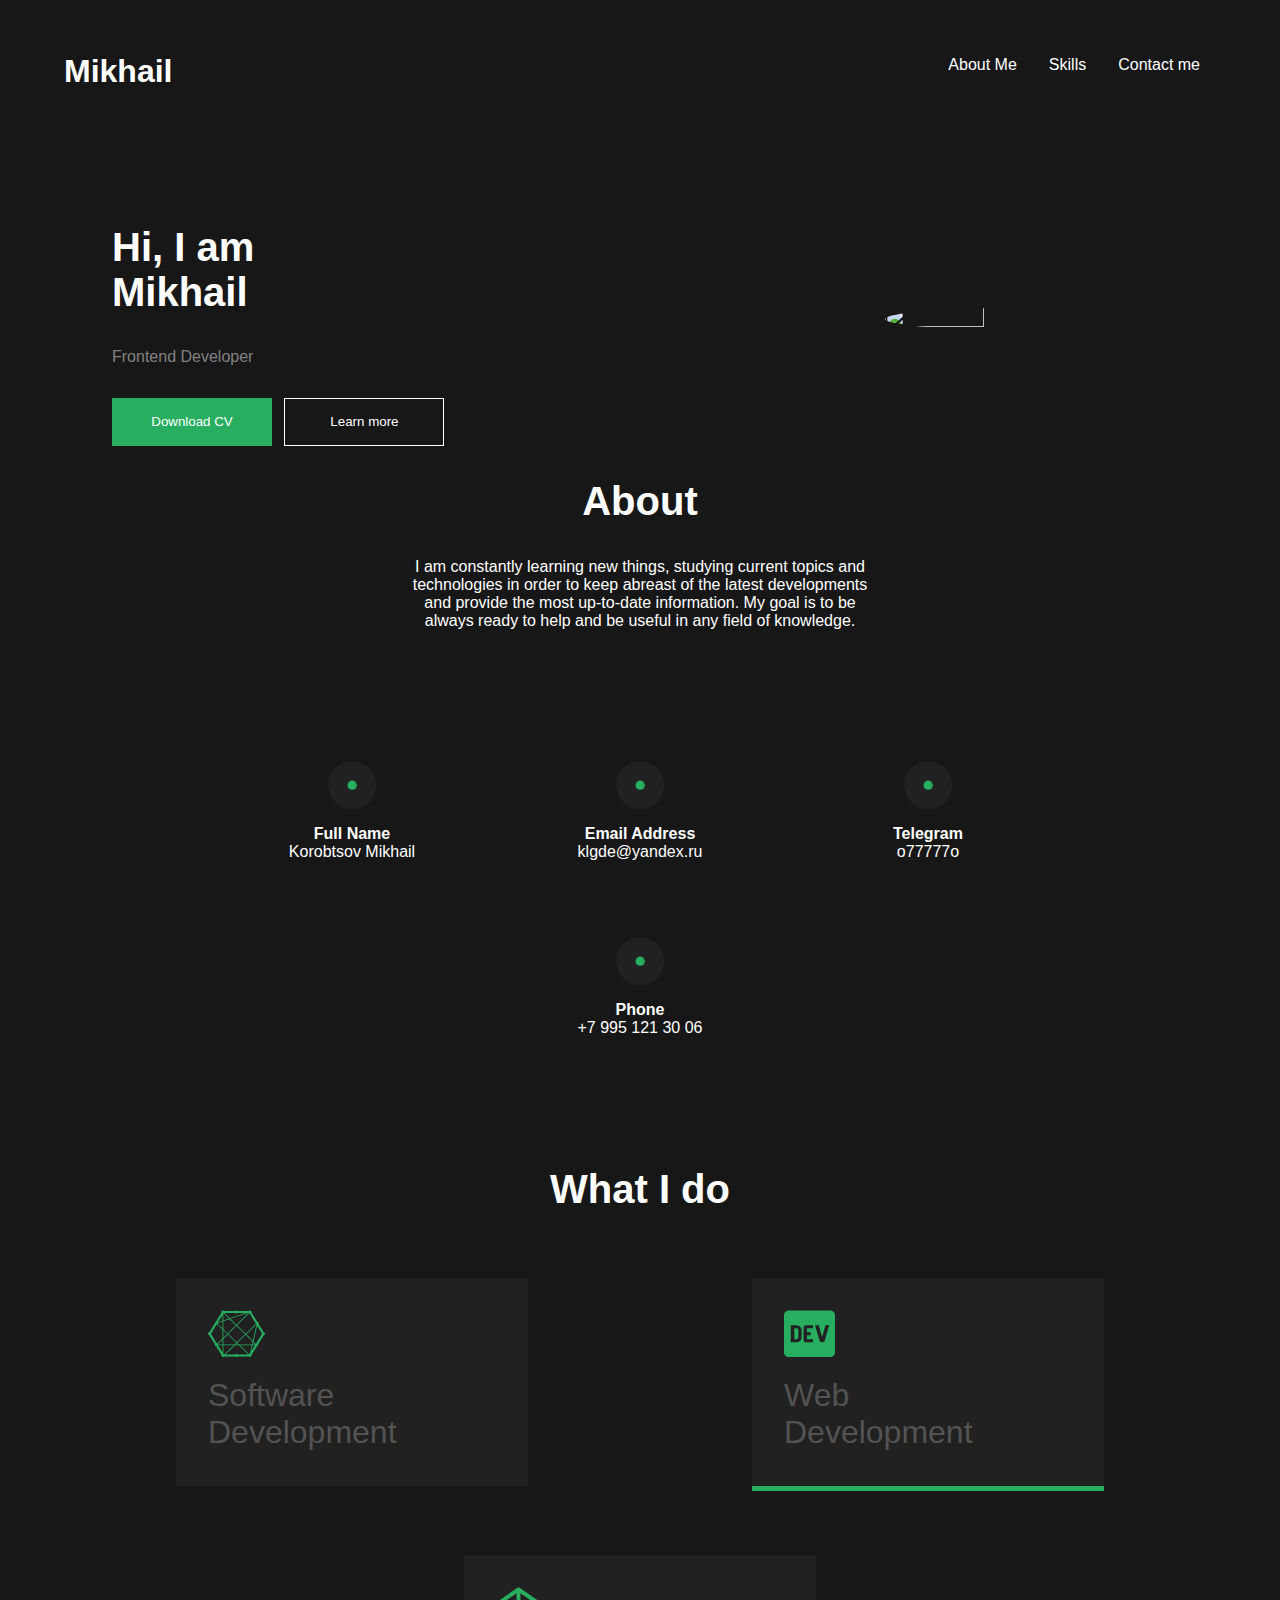
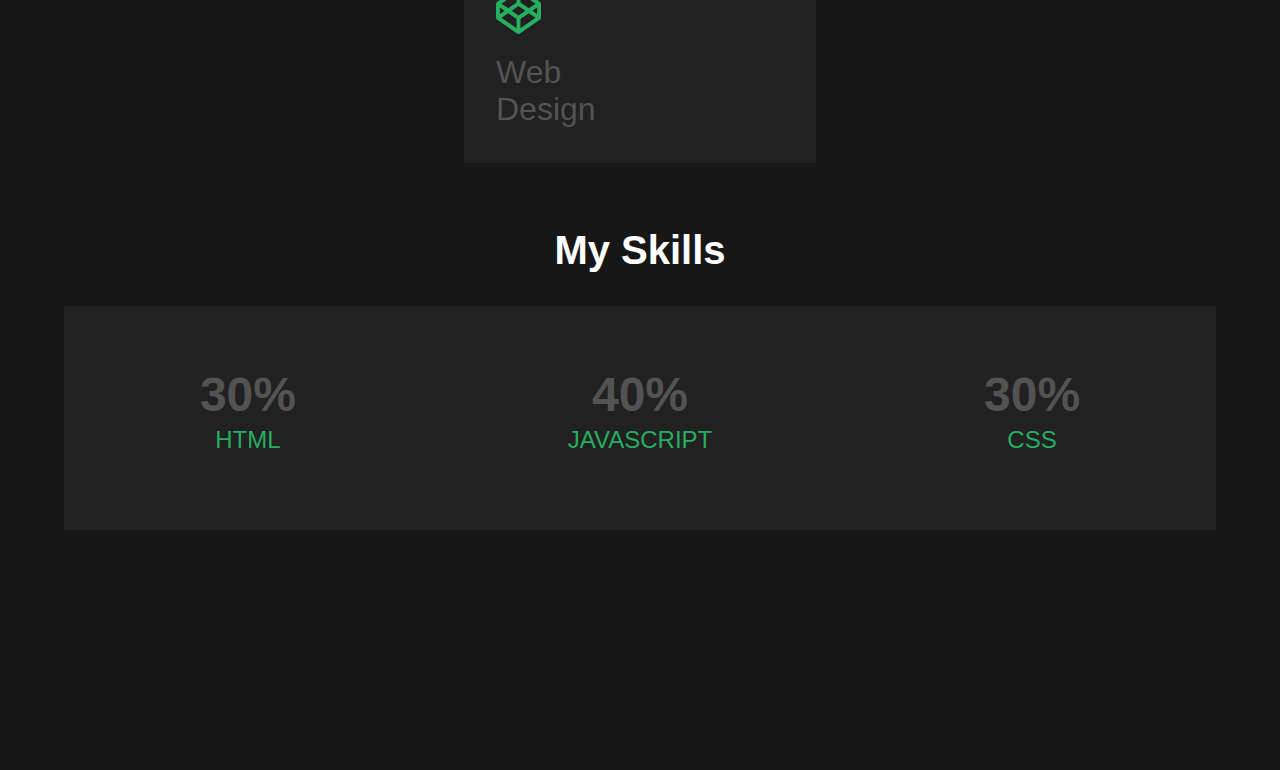
==== index.html @ fd21157e "Update index.html" ====
<!DOCTYPE html>
<html lang="en">
<head>
    <meta charset="UTF-8">
    <meta name="viewport" content="width=device-width, initial-scale=1.0">
    <title>Mikhail Korobtsov</title>
    <style>
        html {
        background-color: #171717;
        }

        body {
        font-family: sans-serif;
        color: white;
        font-size: 1rem;
        font-weight: 300;
        margin: 2rem 4rem 15rem;
        }

        h2 {
        font-size: 2.5rem;
        }

        .p2 {
        font-size: 2rem;
        font-weight: 500;
        color: #535353;
        }

        .p3 {
        line-height: 2.3rem;
        font-size: 3rem;
        font-weight: 600;
        color: #535353;
        }

        .p4 {
        font-size: 1.5rem;
        font-weight: 500;
        color: #27AE60;
        }

        .padding-svg {
        padding: 0.7rem;
        }

        .padding-svg-down {
        padding: 0rem 0rem 1rem 0rem;
        }

        .margin-section {
        margin: 5rem 0rem 0rem 3rem;
        }

        .items-center {
        display: flex;
        align-items: center;
        justify-content: center;
        }

        .text-center {
        text-align: center;
        }

        .text-rectangle {
        width: 30rem;
        height: 15rem;
        background-color: transparent;
        }

        .hidden-rectange {
        width: 18rem; /* ширину */
        height: 9rem; /* высоту */
        background-color: none; 
        text-align: center ; 
        }

        .rectangle {
        margin: 2rem;
        width: 18rem; /* ширину */
        height: 9rem; /* высоту */
        background-color: #212121; 
        text-align: left ; 
        padding: 2rem;
        }

        .rectangle-skills {
        text-align: center;
        display: flex;
        align-items: center;
        justify-content: space-around;
        width: 80rem;
        height: 14rem;  
        background-color: #212121; 
        }

        .green-border-buttom {
        border-bottom:solid 5px #27AE60;
        }

        a {
        text-decoration:none;
        color: white;
        }

        .space-center {
        padding: 3rem;
        display: flex;
        justify-content: center;
        flex-wrap: wrap;
        flex: 10rem
        }

        .space-around {
        display: flex;
        justify-content: space-around;
        flex-wrap: wrap;
        flex: 16rem
        }

        .space-between {
        display: flex;
        justify-content: space-between;
        }

        .circle-image{
        border-radius: 50%;
        overflow: hidden;
        width: 30%;
        height: 30%;
        }

        .line-height {
        line-height: normal;
        }

        .spacetext {
        padding: 0.5rem 1rem 0rem;
        }

        .gray {
        color: #828282;
        }

        button {
        width: 10rem;
        height: 3rem;
        color: white;
        margin: 1rem 0.5rem 0rem 0rem;
        line-height: 0.5;
        border: 1px solid #27AE60;
        background: #27AE60;
        }

        .white-button {
        border: 1px solid #fff;
        background: transparent
        }

        .weight600 {
        font-weight:600;
        }

        /* Медиа-запрос для мобильных устройств */
        @media screen and (max-width: 600px) {
            body {
                margin: 0.85rem 0.85rem 10rem; /* Изменяем отступы для мобильного макета */
                font-size: 0.85rem;
            }

            h2 {
                font-size: 1.5rem;
            }

            .margin-section {
                margin: 3rem 0rem 3rem;
            }

            button {
                width: 6rem;
                height: 3rem;

            }

            .rectangle {
                padding: 1rem;
                margin: 1rem;
            }

            .p2 {
                font-size: 1.5rem;
                font-weight: 500;
                color: #535353;
            }
            
            .p3 {
                line-height: 2rem;
                font-size: 3rem;
                font-weight: 600;
                color: #535353;
            }
            
            .p4 {
                font-size: 1.2rem;
                font-weight: 500;
                color: #27AE60;
            }

            .space-center {
                padding: 1rem 0rem 3rem;

            }

            .hidden-rectange {
                width: 15rem; /* ширину */
                height: 6rem; /* высоту */

            }

            .circle-image{
                border-radius: 50%;
                width: 40%;
                height: 40%;
            }

            .text-rectangle {
                width: 30rem;
                height: 10rem;
                background-color: transparent;
            }

        }
    </style>
</head>


<body>
    <section class="space-between">
        <h1 class=>Mikhail</h1>
        <article class="space-between">
            <a href="#About Me"> <p class="spacetext">About Me </p> </a>
            <a href="#Skills"> <p class="spacetext">Skills </p> </a>
            <a href="https://t.me/o77777o" target="_blank"> <p class="spacetext">Contact me </p> </a>
        </article>
    </section>

    <section class="space-between items-center margin-section">
        <div>
            <h2>Hi, I am <br> Mikhail</h2>
            <p class="gray">Frontend Developer</p>
            <button>
                <p>Download CV</p>
            </button>
            <button class="white-button">
                <p>Learn more</p>
            </button>
        </div>
        <img class="circle-image" src="https://sun9-34.userapi.com/impg/l8XSYyBKTDzpj__LQJTUZAjiJhLQgOP0dnfIMw/JsddLGFz2W8.jpg?size=1542x1542&quality=95&sign=3a56e1545ecf88c3638899cc293dbd83&type=album">
        
    </section>

    <section class="items-center">
        <div class="text-rectangle text-center ">
            <h2> About <a name="About Me"></a></h2>
            <p> I am constantly learning new things, studying current topics and technologies 
                in order to keep abreast of the latest developments and provide the most up-to-date information. 
                My goal is to be always ready to help and be useful in any field of knowledge. </p>
        </div>
    </section>

    <section class="space-center">
        
        <p class="hidden-rectange">
            <svg class="padding-svg" xmlns="http://www.w3.org/2000/svg" width="3rem" height="3rem" viewBox="0 0 62 62" fill="none">
                <circle cx="31" cy="31" r="31" fill="#212121"/>
                <circle cx="31" cy="31" r="6" fill="#27AE60"/>
            </svg> <br>
            <span class="weight600">Full Name</span><br>
            Korobtsov Mikhail
        </p>

        <p class="hidden-rectange">
            <svg class="padding-svg" xmlns="http://www.w3.org/2000/svg" width="3rem" height="3rem" viewBox="0 0 62 62" fill="none">
                <circle cx="31" cy="31" r="31" fill="#212121"/>
                <circle cx="31" cy="31" r="6" fill="#27AE60"/>
            </svg> <br>
            <span class="weight600">Email Address</span><br>
            klgde@yandex.ru
        </p>

        
        <p class="hidden-rectange">
            <svg class="padding-svg" xmlns="http://www.w3.org/2000/svg" width="3rem" height="3rem" viewBox="0 0 62 62" fill="none">
                <circle cx="31" cy="31" r="31" fill="#212121"/>
                <circle cx="31" cy="31" r="6" fill="#27AE60"/>
            </svg> <br>
            <span class="weight600">Telegram</span><br>
            o77777o
        </p>

        <p class="hidden-rectange">
            <svg class="padding-svg" xmlns="http://www.w3.org/2000/svg" width="3rem" height="3rem" viewBox="0 0 62 62" fill="none">
                <circle cx="31" cy="31" r="31" fill="#212121"/>
                <circle cx="31" cy="31" r="6" fill="#27AE60"/>
            </svg> <br>
            <span class="weight600">Phone</span><br>
            +7 995 121 30 06
        </p>
    </section> 

    <section class="items-center">
        <h2>What I do</h2>
    </section>

    <section class="space-around">

        <p class="rectangle">
            <svg class="padding-svg-down" xmlns="http://www.w3.org/2000/svg" width="57" height="47" viewBox="0 0 57 47" fill="none">
                <path d="M55.7752 22.3007L50.5706 13.898C50.6819 13.6906 50.7655 13.4572 50.7655 13.1978C50.7655 12.4197 50.0697 11.7713 49.2347 11.7454L43.4735 2.46091C43.5292 2.30532 43.5848 2.14973 43.5848 1.99413C43.5848 1.16428 42.8612 0.515869 41.9983 0.515869C41.4974 0.515869 41.0799 0.723357 40.7737 1.06049H29.6967C29.4184 0.723454 29.0009 0.515966 28.4999 0.515966C27.999 0.515966 27.5815 0.723454 27.3032 1.06058H16.2818C15.9756 0.723454 15.5582 0.515966 15.0572 0.515966C14.1944 0.515966 13.4707 1.16428 13.4707 1.99423C13.4707 2.14982 13.5264 2.33136 13.5821 2.46101L7.76518 11.8752C7.20866 12.1086 6.81891 12.6014 6.81891 13.1979C6.81891 13.2497 6.84675 13.3016 6.84675 13.3535L1.30817 22.2749C0.556726 22.4045 0 23.001 0 23.7272C0 24.4274 0.528775 25.0239 1.25248 25.1795L6.98588 34.4122C6.93019 34.5678 6.90234 34.6974 6.90234 34.8789C6.90234 35.5792 7.43112 36.1757 8.15482 36.3053L13.5264 44.9933C13.4707 45.1489 13.4151 45.3304 13.4151 45.5119C13.4151 46.3418 14.1387 46.9902 15.0016 46.9902C15.5025 46.9902 15.92 46.7827 16.1984 46.4715H27.3033C27.5815 46.7826 28.0269 46.9901 28.4999 46.9901C28.973 46.9901 29.4184 46.7826 29.6967 46.4714H40.8295C41.1077 46.7567 41.5252 46.9382 41.9706 46.9382C42.8612 46.9382 43.557 46.2639 43.557 45.4599C43.557 45.3044 43.5293 45.1747 43.4736 45.0451L48.8452 36.3052C49.5688 36.1756 50.0977 35.5791 50.0977 34.8788C50.0977 34.7233 50.0698 34.5677 50.0141 34.4121L55.7197 25.1794C56.4433 25.0498 57 24.4532 57 23.7271C56.9998 23.0269 56.4709 22.4304 55.7752 22.3007ZM14.5283 42.6072L9.99177 35.2679H14.5283V42.6072ZM14.5283 34.4898H9.99177C9.96392 34.3861 9.90823 34.2824 9.85264 34.1786L14.5283 29.5883V34.4898ZM14.5283 28.4471L9.29591 33.6081C9.15678 33.5562 9.01755 33.4783 8.87842 33.4525L3.08953 24.1161C3.14512 23.9865 3.14512 23.8567 3.14512 23.7271C3.14512 23.5974 3.14512 23.4937 3.11727 23.39L8.51672 14.6761C8.79509 14.6501 9.07335 14.5723 9.32386 14.4167L14.5284 19.448V28.4471H14.5283ZM14.5283 18.5402L9.7691 13.9499C9.90823 13.7424 9.99177 13.4831 9.99177 13.1979C9.99177 13.1719 9.96392 13.12 9.96392 13.0941L14.5283 11.5639V18.5402ZM14.5283 10.734L9.99177 12.2641L14.5283 4.95066V10.734ZM48.4554 14.5205L48.539 14.6501L44.8651 30.8331L38.2411 24.3236L48.4276 14.4945L48.4554 14.5205ZM28.8896 33.3487L30.0864 34.4898H27.7207L28.8896 33.3487ZM28.8617 32.2594L20.2061 23.9865L28.4721 15.8172L37.1 24.2977L28.8617 32.2594ZM29.4184 32.83L37.6566 24.8682L44.6702 31.7667L44.058 34.4898H31.1718L29.4184 32.83ZM41.2191 3.26501C41.3304 3.3169 41.4417 3.3688 41.5809 3.39475L47.5926 13.146V13.1979C47.5926 13.4831 47.676 13.7424 47.8153 13.9499L37.6845 23.753L29.0567 15.2726L41.2191 3.26501ZM40.2729 3.05752L28.4721 14.702L22.5439 8.86679L39.8274 3.05752H40.2729ZM27.4423 3.05752C27.7206 3.31681 28.0823 3.4724 28.4999 3.4724C28.9175 3.4724 29.2792 3.31681 29.5576 3.05752H37.3505L21.9317 8.24432L16.6436 3.05752H27.4423ZM15.3634 3.60214L15.4747 3.39475C15.5686 3.37239 15.6614 3.34642 15.753 3.3169L21.0689 8.52975L15.3634 10.4488V3.60214ZM15.3634 11.2787L21.6811 9.15212L27.8876 15.2726L19.6216 23.4159L15.3634 19.3443V11.2787ZM15.3634 20.2519L19.1484 23.9086L15.3634 27.6173V20.2519ZM15.3634 28.7584L19.7329 24.4533L28.333 32.7782L26.5517 34.4898H15.3634V28.7584ZM16.087 44.4485C15.92 44.293 15.7252 44.1893 15.4747 44.1114L15.3634 43.9558V35.2679H25.7446L16.2261 44.4485H16.087ZM29.5854 44.4485C29.3071 44.2152 28.9175 44.0337 28.4999 44.0337C28.0823 44.0337 27.6929 44.2152 27.4144 44.4485H17.3949L26.9134 35.2679H30.8934L40.4119 44.4485H29.5854ZM42.0541 43.3074L41.6088 44.0336C41.4697 44.0595 41.3584 44.1113 41.247 44.1632L31.979 35.2678H43.8633L42.0541 43.3074ZM43.3899 41.1549L44.7259 35.2679H47.0081L43.3899 41.1549ZM47.0081 34.4898H44.8929L45.366 32.4411L47.1473 34.2046C47.0917 34.2823 47.036 34.386 47.0081 34.4898ZM53.8826 24.0902L48.1214 33.4525C47.9822 33.5043 47.843 33.5562 47.7039 33.6339L45.5608 31.5073L49.1512 15.6356L53.9104 23.3122C53.8826 23.4419 53.8269 23.5715 53.8269 23.7271C53.8269 23.8567 53.8548 23.9605 53.8826 24.0902Z" fill="#27AE60"/>
            </svg> <br>
            <span class="p2"> Software <br> Development</span>
        </p>

        <p class="rectangle green-border-buttom">
            <svg class="padding-svg-down" xmlns="http://www.w3.org/2000/svg" width="51" height="47" viewBox="0 0 51 47" fill="none">
                <path d="M13.6744 18.8037C13.2327 18.5029 12.7898 18.3525 12.3481 18.3525H10.3628V29.1899H12.3493C12.791 29.1899 13.2338 29.0395 13.6755 28.7387C14.1172 28.4378 14.3381 27.9866 14.3381 27.3838V20.1585C14.3369 19.5569 14.1149 19.1046 13.6744 18.8037ZM46.0025 0.515869H4.99754C2.24263 0.515869 0.00683036 2.54808 0 5.05957V42.4465C0.00683036 44.958 2.24263 46.9902 4.99754 46.9902H46.0025C48.7585 46.9902 50.9932 44.958 51 42.4465V5.05957C50.9932 2.54808 48.7574 0.515869 46.0025 0.515869ZM17.554 27.4036C17.554 29.3549 16.2323 32.3114 12.0487 32.3051H6.76661V15.1408H12.1603C16.1948 15.1408 17.5517 18.0931 17.5529 20.0455L17.554 27.4036ZM29.0154 18.2062H22.95V22.1918H26.6577V25.2593H22.95V29.2439H29.0165V32.3114H21.938C20.6675 32.3414 19.6111 31.4265 19.5792 30.2688V17.2902C19.5485 16.1335 20.5537 15.1729 21.823 15.1439H29.0165L29.0154 18.2062ZM40.8137 30.1661C39.311 33.356 36.6187 32.7211 35.4131 30.1661L31.0269 15.1449H34.7346L38.1168 26.9419L41.483 15.1449H45.1919L40.8137 30.1661Z" fill="#27AE60"/>
            </svg> <br>
            <span class="p2"> Web <br>Development </span>
        </p>

        <p class="rectangle">
            <svg class="padding-svg-down" xmlns="http://www.w3.org/2000/svg" width="45" height="47" viewBox="0 0 45 47" fill="none">
                <path d="M44.1461 15.0122L23.5797 0.852005C22.8777 0.405868 22.1285 0.401784 21.4201 0.852005L0.853768 15.0122C0.326425 15.3752 0 16.0237 0 16.6719V30.832C0 31.4804 0.326425 32.1288 0.853856 32.4919L21.4202 46.6541C22.1222 47.1002 22.8714 47.1043 23.5798 46.6541L44.1461 32.4919C44.6735 32.1289 45 31.4804 45 30.832V16.6719C44.9999 16.0237 44.6735 15.3752 44.1461 15.0122ZM24.4335 6.24622L39.5758 16.6719L32.8208 21.3402L24.4335 15.5567V6.24622ZM20.5664 6.24622V15.5567L12.1791 21.3402L5.42407 16.6719L20.5664 6.24622ZM3.86718 20.4065L8.71372 23.752L3.86718 27.0976V20.4065ZM20.5664 41.2578L5.42407 30.8321L12.1791 26.1639L20.5664 31.9473V41.2578ZM22.5 28.4721L15.6695 23.752L22.5 19.032L29.3304 23.752L22.5 28.4721ZM24.4335 41.2578V31.9473L32.8208 26.1639L39.5758 30.8321L24.4335 41.2578ZM41.1327 27.0976L36.2862 23.752L41.1327 20.4065V27.0976Z" fill="#27AE60"/>
            </svg> <br>
            <span class="p2"> Web <br>Design </span>
        </p>

    </section>

    <section class="items-center">
        <h2>My Skills <a name="Skills"></a></h2>
    </section>

    <section class="items-center">
        <div class="rectangle-skills">
            <p class="p3">30% <br> <span class="p4">HTML</span></p>
            <p class="p3">40% <br> <span class="p4">JAVASCRIPT</span></p>
            <p class="p3">30% <br> <span class="p4">CSS</span></p>
        </div>
    </section>

</body>
</html>
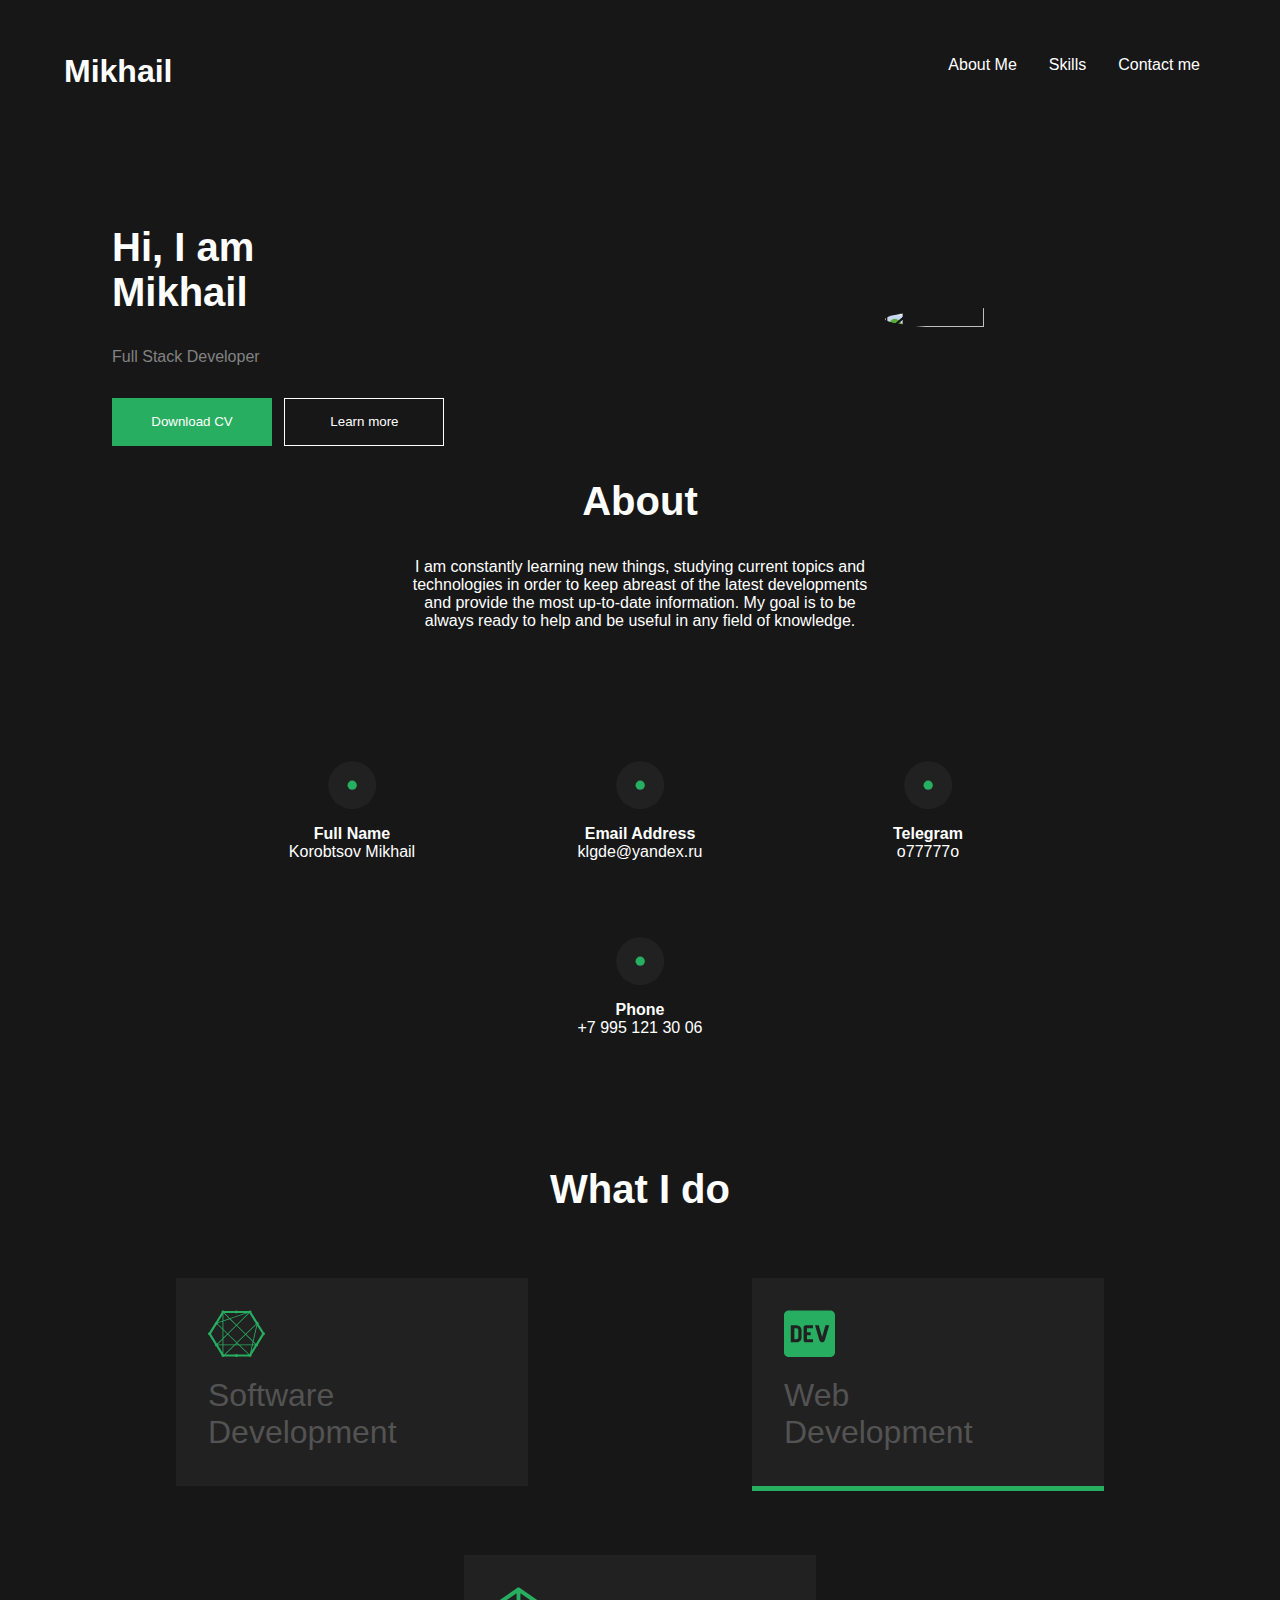
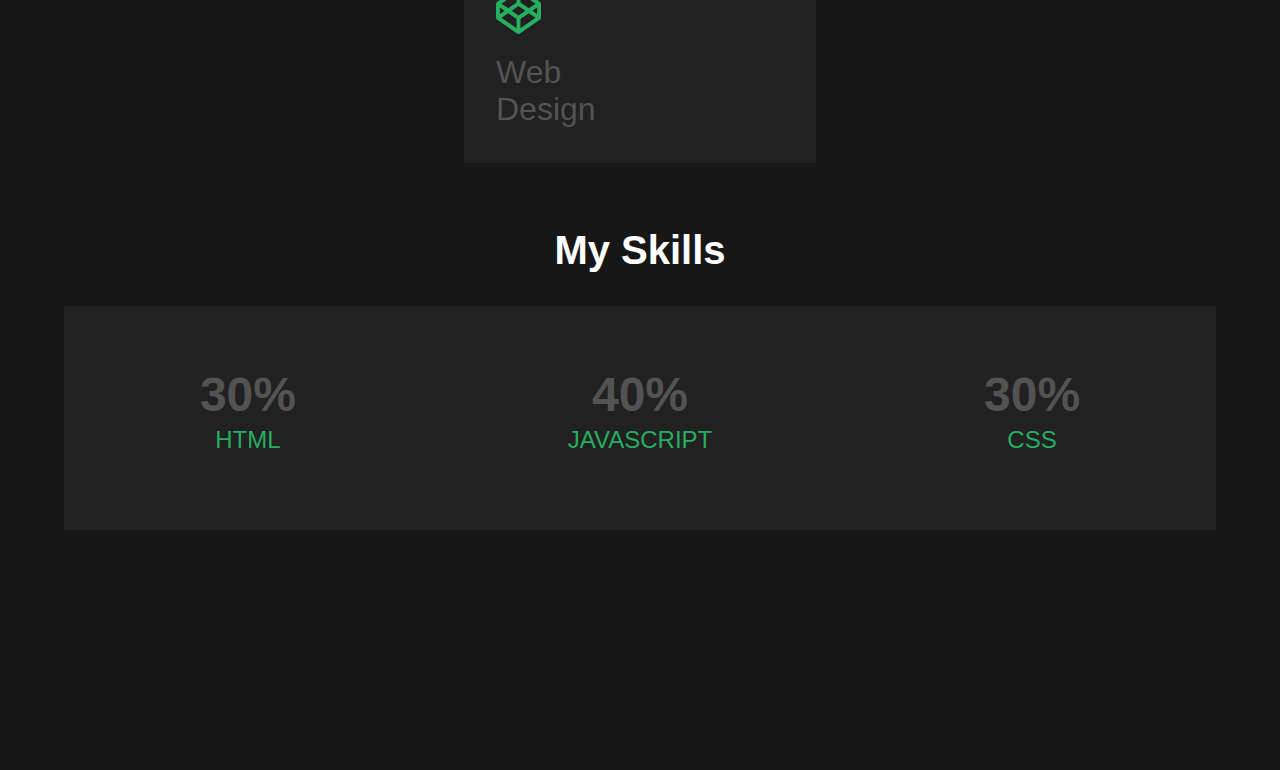
==== commit 83be331d: "Update index.html" ====
--- a/index.html
+++ b/index.html
@@ -247,7 +247,7 @@
     <section class="space-between items-center margin-section">
         <div>
             <h2>Hi, I am <br> Mikhail</h2>
-            <p class="gray">Frontend Developer</p>
+            <p class="gray">Full Stack Developer</p>
             <button>
                 <p>Download CV</p>
             </button>
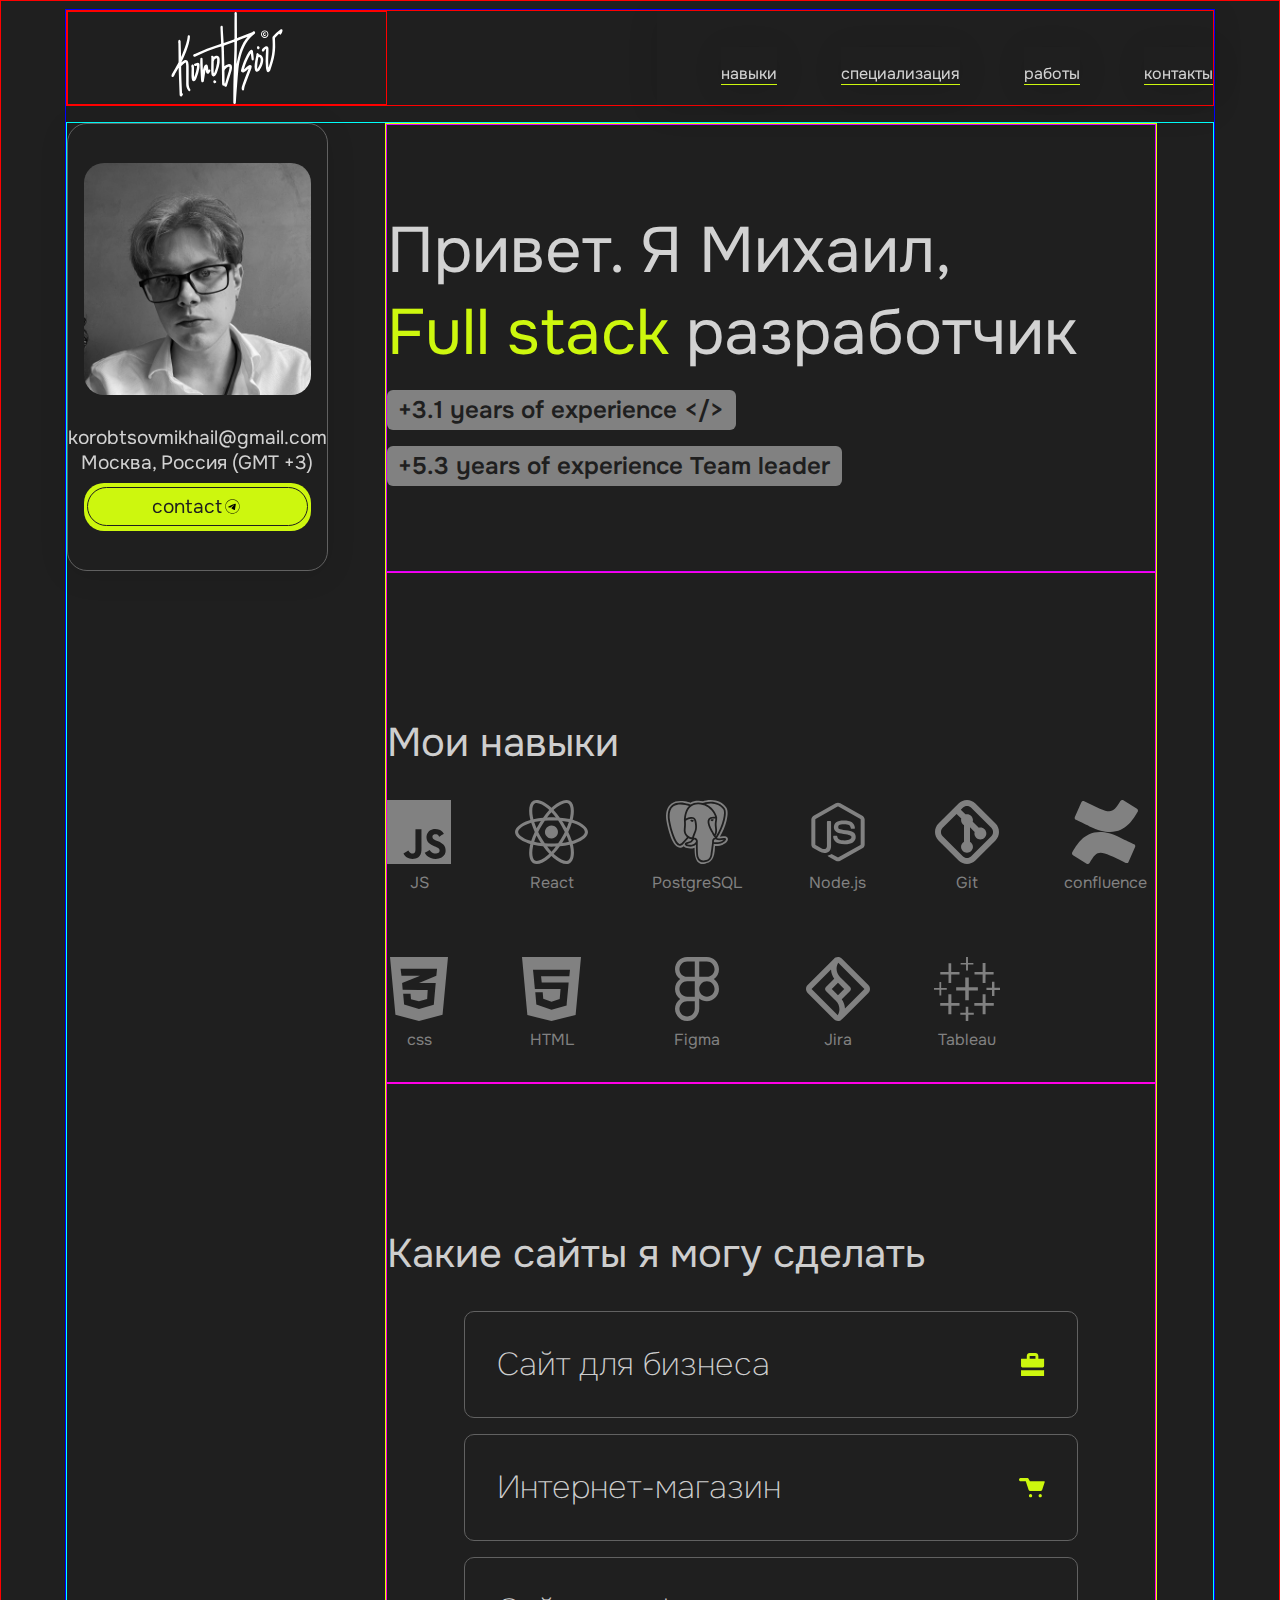
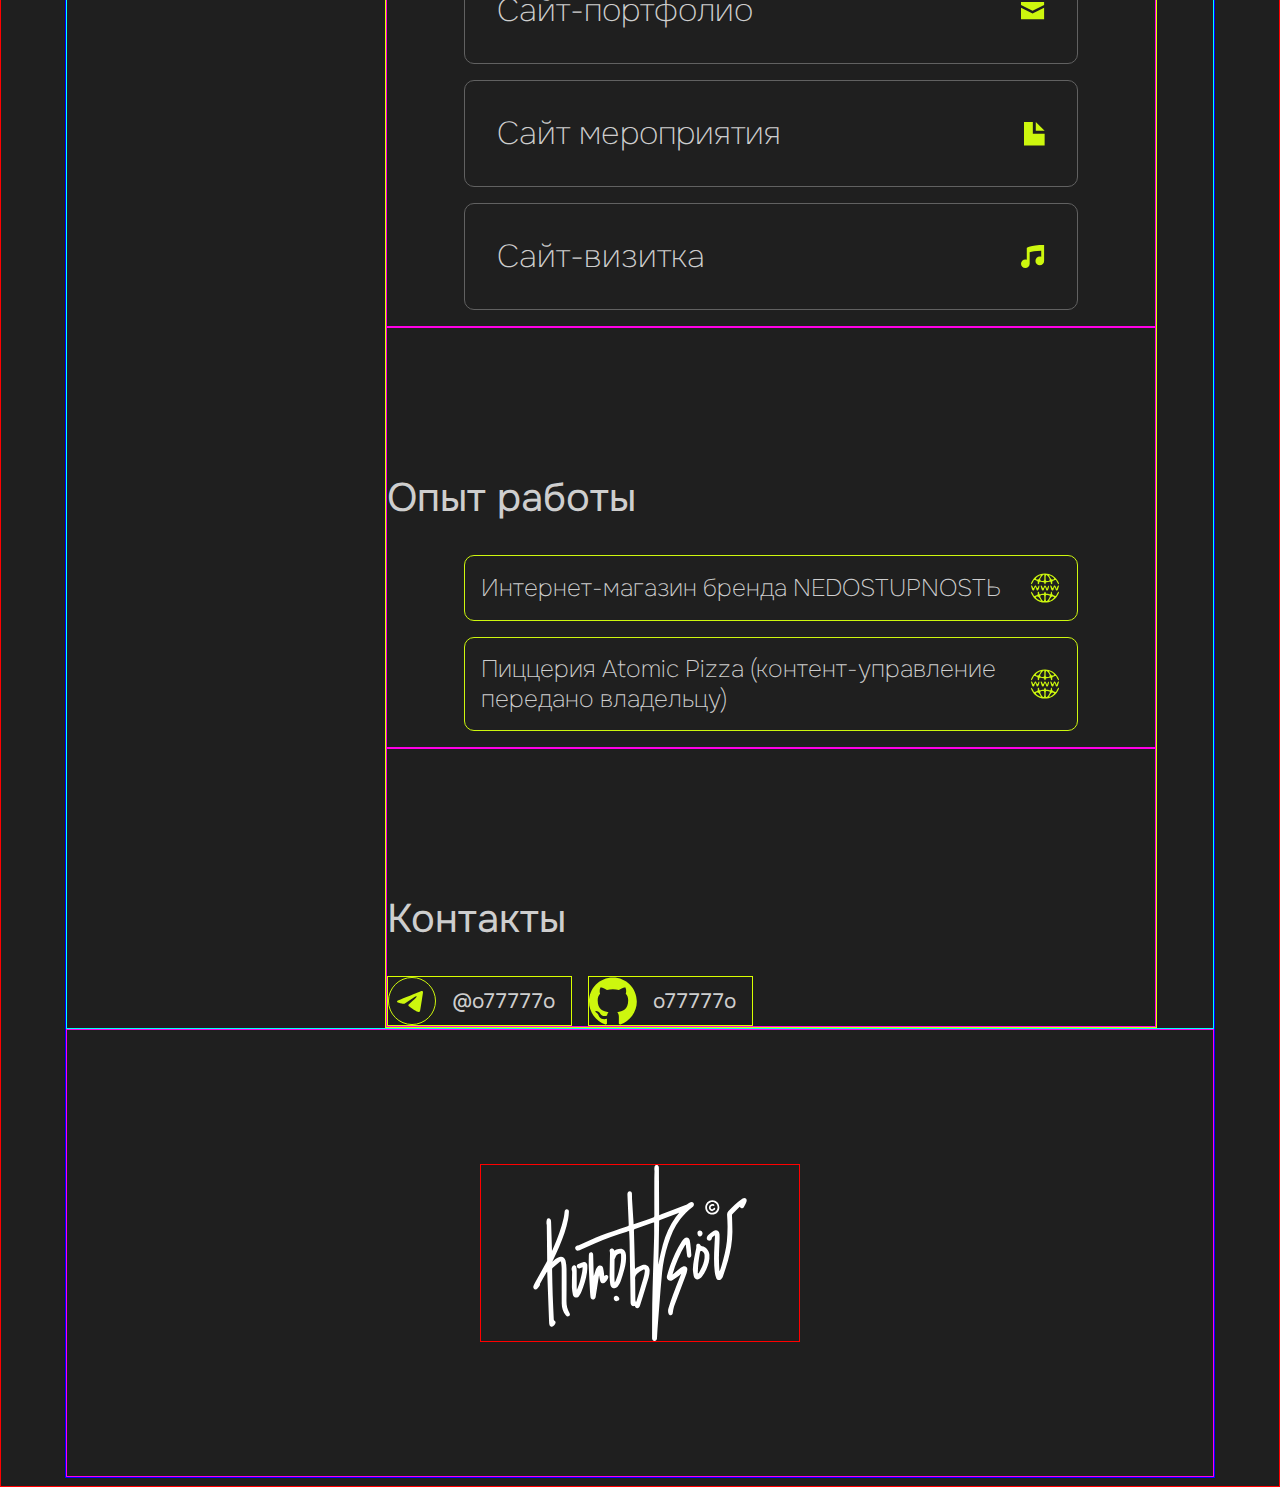
==== commit 1a3a65d8: "Add files via upload" ====
--- a/index.html
+++ b/index.html
@@ -1,353 +1 @@
-<!DOCTYPE html>
-<html lang="en">
-<head>
-    <meta charset="UTF-8">
-    <meta name="viewport" content="width=device-width, initial-scale=1.0">
-    <title>Mikhail Korobtsov</title>
-    <style>
-        html {
-        background-color: #171717;
-        }
-
-        body {
-        font-family: sans-serif;
-        color: white;
-        font-size: 1rem;
-        font-weight: 300;
-        margin: 2rem 4rem 15rem;
-        }
-
-        h2 {
-        font-size: 2.5rem;
-        }
-
-        .p2 {
-        font-size: 2rem;
-        font-weight: 500;
-        color: #535353;
-        }
-
-        .p3 {
-        line-height: 2.3rem;
-        font-size: 3rem;
-        font-weight: 600;
-        color: #535353;
-        }
-
-        .p4 {
-        font-size: 1.5rem;
-        font-weight: 500;
-        color: #27AE60;
-        }
-
-        .padding-svg {
-        padding: 0.7rem;
-        }
-
-        .padding-svg-down {
-        padding: 0rem 0rem 1rem 0rem;
-        }
-
-        .margin-section {
-        margin: 5rem 0rem 0rem 3rem;
-        }
-
-        .items-center {
-        display: flex;
-        align-items: center;
-        justify-content: center;
-        }
-
-        .text-center {
-        text-align: center;
-        }
-
-        .text-rectangle {
-        width: 30rem;
-        height: 15rem;
-        background-color: transparent;
-        }
-
-        .hidden-rectange {
-        width: 18rem; /* ширину */
-        height: 9rem; /* высоту */
-        background-color: none; 
-        text-align: center ; 
-        }
-
-        .rectangle {
-        margin: 2rem;
-        width: 18rem; /* ширину */
-        height: 9rem; /* высоту */
-        background-color: #212121; 
-        text-align: left ; 
-        padding: 2rem;
-        }
-
-        .rectangle-skills {
-        text-align: center;
-        display: flex;
-        align-items: center;
-        justify-content: space-around;
-        width: 80rem;
-        height: 14rem;  
-        background-color: #212121; 
-        }
-
-        .green-border-buttom {
-        border-bottom:solid 5px #27AE60;
-        }
-
-        a {
-        text-decoration:none;
-        color: white;
-        }
-
-        .space-center {
-        padding: 3rem;
-        display: flex;
-        justify-content: center;
-        flex-wrap: wrap;
-        flex: 10rem
-        }
-
-        .space-around {
-        display: flex;
-        justify-content: space-around;
-        flex-wrap: wrap;
-        flex: 16rem
-        }
-
-        .space-between {
-        display: flex;
-        justify-content: space-between;
-        }
-
-        .circle-image{
-        border-radius: 50%;
-        overflow: hidden;
-        width: 30%;
-        height: 30%;
-        }
-
-        .line-height {
-        line-height: normal;
-        }
-
-        .spacetext {
-        padding: 0.5rem 1rem 0rem;
-        }
-
-        .gray {
-        color: #828282;
-        }
-
-        button {
-        width: 10rem;
-        height: 3rem;
-        color: white;
-        margin: 1rem 0.5rem 0rem 0rem;
-        line-height: 0.5;
-        border: 1px solid #27AE60;
-        background: #27AE60;
-        }
-
-        .white-button {
-        border: 1px solid #fff;
-        background: transparent
-        }
-
-        .weight600 {
-        font-weight:600;
-        }
-
-        /* Медиа-запрос для мобильных устройств */
-        @media screen and (max-width: 600px) {
-            body {
-                margin: 0.85rem 0.85rem 10rem; /* Изменяем отступы для мобильного макета */
-                font-size: 0.85rem;
-            }
-
-            h2 {
-                font-size: 1.5rem;
-            }
-
-            .margin-section {
-                margin: 3rem 0rem 3rem;
-            }
-
-            button {
-                width: 6rem;
-                height: 3rem;
-
-            }
-
-            .rectangle {
-                padding: 1rem;
-                margin: 1rem;
-            }
-
-            .p2 {
-                font-size: 1.5rem;
-                font-weight: 500;
-                color: #535353;
-            }
-            
-            .p3 {
-                line-height: 2rem;
-                font-size: 3rem;
-                font-weight: 600;
-                color: #535353;
-            }
-            
-            .p4 {
-                font-size: 1.2rem;
-                font-weight: 500;
-                color: #27AE60;
-            }
-
-            .space-center {
-                padding: 1rem 0rem 3rem;
-
-            }
-
-            .hidden-rectange {
-                width: 15rem; /* ширину */
-                height: 6rem; /* высоту */
-
-            }
-
-            .circle-image{
-                border-radius: 50%;
-                width: 40%;
-                height: 40%;
-            }
-
-            .text-rectangle {
-                width: 30rem;
-                height: 10rem;
-                background-color: transparent;
-            }
-
-        }
-    </style>
-</head>
-
-
-<body>
-    <section class="space-between">
-        <h1 class=>Mikhail</h1>
-        <article class="space-between">
-            <a href="#About Me"> <p class="spacetext">About Me </p> </a>
-            <a href="#Skills"> <p class="spacetext">Skills </p> </a>
-            <a href="https://t.me/o77777o" target="_blank"> <p class="spacetext">Contact me </p> </a>
-        </article>
-    </section>
-
-    <section class="space-between items-center margin-section">
-        <div>
-            <h2>Hi, I am <br> Mikhail</h2>
-            <p class="gray">Full Stack Developer</p>
-            <button>
-                <p>Download CV</p>
-            </button>
-            <button class="white-button">
-                <p>Learn more</p>
-            </button>
-        </div>
-        <img class="circle-image" src="https://sun9-34.userapi.com/impg/l8XSYyBKTDzpj__LQJTUZAjiJhLQgOP0dnfIMw/JsddLGFz2W8.jpg?size=1542x1542&quality=95&sign=3a56e1545ecf88c3638899cc293dbd83&type=album">
-        
-    </section>
-
-    <section class="items-center">
-        <div class="text-rectangle text-center ">
-            <h2> About <a name="About Me"></a></h2>
-            <p> I am constantly learning new things, studying current topics and technologies 
-                in order to keep abreast of the latest developments and provide the most up-to-date information. 
-                My goal is to be always ready to help and be useful in any field of knowledge. </p>
-        </div>
-    </section>
-
-    <section class="space-center">
-        
-        <p class="hidden-rectange">
-            <svg class="padding-svg" xmlns="http://www.w3.org/2000/svg" width="3rem" height="3rem" viewBox="0 0 62 62" fill="none">
-                <circle cx="31" cy="31" r="31" fill="#212121"/>
-                <circle cx="31" cy="31" r="6" fill="#27AE60"/>
-            </svg> <br>
-            <span class="weight600">Full Name</span><br>
-            Korobtsov Mikhail
-        </p>
-
-        <p class="hidden-rectange">
-            <svg class="padding-svg" xmlns="http://www.w3.org/2000/svg" width="3rem" height="3rem" viewBox="0 0 62 62" fill="none">
-                <circle cx="31" cy="31" r="31" fill="#212121"/>
-                <circle cx="31" cy="31" r="6" fill="#27AE60"/>
-            </svg> <br>
-            <span class="weight600">Email Address</span><br>
-            klgde@yandex.ru
-        </p>
-
-        
-        <p class="hidden-rectange">
-            <svg class="padding-svg" xmlns="http://www.w3.org/2000/svg" width="3rem" height="3rem" viewBox="0 0 62 62" fill="none">
-                <circle cx="31" cy="31" r="31" fill="#212121"/>
-                <circle cx="31" cy="31" r="6" fill="#27AE60"/>
-            </svg> <br>
-            <span class="weight600">Telegram</span><br>
-            o77777o
-        </p>
-
-        <p class="hidden-rectange">
-            <svg class="padding-svg" xmlns="http://www.w3.org/2000/svg" width="3rem" height="3rem" viewBox="0 0 62 62" fill="none">
-                <circle cx="31" cy="31" r="31" fill="#212121"/>
-                <circle cx="31" cy="31" r="6" fill="#27AE60"/>
-            </svg> <br>
-            <span class="weight600">Phone</span><br>
-            +7 995 121 30 06
-        </p>
-    </section> 
-
-    <section class="items-center">
-        <h2>What I do</h2>
-    </section>
-
-    <section class="space-around">
-
-        <p class="rectangle">
-            <svg class="padding-svg-down" xmlns="http://www.w3.org/2000/svg" width="57" height="47" viewBox="0 0 57 47" fill="none">
-                <path d="M55.7752 22.3007L50.5706 13.898C50.6819 13.6906 50.7655 13.4572 50.7655 13.1978C50.7655 12.4197 50.0697 11.7713 49.2347 11.7454L43.4735 2.46091C43.5292 2.30532 43.5848 2.14973 43.5848 1.99413C43.5848 1.16428 42.8612 0.515869 41.9983 0.515869C41.4974 0.515869 41.0799 0.723357 40.7737 1.06049H29.6967C29.4184 0.723454 29.0009 0.515966 28.4999 0.515966C27.999 0.515966 27.5815 0.723454 27.3032 1.06058H16.2818C15.9756 0.723454 15.5582 0.515966 15.0572 0.515966C14.1944 0.515966 13.4707 1.16428 13.4707 1.99423C13.4707 2.14982 13.5264 2.33136 13.5821 2.46101L7.76518 11.8752C7.20866 12.1086 6.81891 12.6014 6.81891 13.1979C6.81891 13.2497 6.84675 13.3016 6.84675 13.3535L1.30817 22.2749C0.556726 22.4045 0 23.001 0 23.7272C0 24.4274 0.528775 25.0239 1.25248 25.1795L6.98588 34.4122C6.93019 34.5678 6.90234 34.6974 6.90234 34.8789C6.90234 35.5792 7.43112 36.1757 8.15482 36.3053L13.5264 44.9933C13.4707 45.1489 13.4151 45.3304 13.4151 45.5119C13.4151 46.3418 14.1387 46.9902 15.0016 46.9902C15.5025 46.9902 15.92 46.7827 16.1984 46.4715H27.3033C27.5815 46.7826 28.0269 46.9901 28.4999 46.9901C28.973 46.9901 29.4184 46.7826 29.6967 46.4714H40.8295C41.1077 46.7567 41.5252 46.9382 41.9706 46.9382C42.8612 46.9382 43.557 46.2639 43.557 45.4599C43.557 45.3044 43.5293 45.1747 43.4736 45.0451L48.8452 36.3052C49.5688 36.1756 50.0977 35.5791 50.0977 34.8788C50.0977 34.7233 50.0698 34.5677 50.0141 34.4121L55.7197 25.1794C56.4433 25.0498 57 24.4532 57 23.7271C56.9998 23.0269 56.4709 22.4304 55.7752 22.3007ZM14.5283 42.6072L9.99177 35.2679H14.5283V42.6072ZM14.5283 34.4898H9.99177C9.96392 34.3861 9.90823 34.2824 9.85264 34.1786L14.5283 29.5883V34.4898ZM14.5283 28.4471L9.29591 33.6081C9.15678 33.5562 9.01755 33.4783 8.87842 33.4525L3.08953 24.1161C3.14512 23.9865 3.14512 23.8567 3.14512 23.7271C3.14512 23.5974 3.14512 23.4937 3.11727 23.39L8.51672 14.6761C8.79509 14.6501 9.07335 14.5723 9.32386 14.4167L14.5284 19.448V28.4471H14.5283ZM14.5283 18.5402L9.7691 13.9499C9.90823 13.7424 9.99177 13.4831 9.99177 13.1979C9.99177 13.1719 9.96392 13.12 9.96392 13.0941L14.5283 11.5639V18.5402ZM14.5283 10.734L9.99177 12.2641L14.5283 4.95066V10.734ZM48.4554 14.5205L48.539 14.6501L44.8651 30.8331L38.2411 24.3236L48.4276 14.4945L48.4554 14.5205ZM28.8896 33.3487L30.0864 34.4898H27.7207L28.8896 33.3487ZM28.8617 32.2594L20.2061 23.9865L28.4721 15.8172L37.1 24.2977L28.8617 32.2594ZM29.4184 32.83L37.6566 24.8682L44.6702 31.7667L44.058 34.4898H31.1718L29.4184 32.83ZM41.2191 3.26501C41.3304 3.3169 41.4417 3.3688 41.5809 3.39475L47.5926 13.146V13.1979C47.5926 13.4831 47.676 13.7424 47.8153 13.9499L37.6845 23.753L29.0567 15.2726L41.2191 3.26501ZM40.2729 3.05752L28.4721 14.702L22.5439 8.86679L39.8274 3.05752H40.2729ZM27.4423 3.05752C27.7206 3.31681 28.0823 3.4724 28.4999 3.4724C28.9175 3.4724 29.2792 3.31681 29.5576 3.05752H37.3505L21.9317 8.24432L16.6436 3.05752H27.4423ZM15.3634 3.60214L15.4747 3.39475C15.5686 3.37239 15.6614 3.34642 15.753 3.3169L21.0689 8.52975L15.3634 10.4488V3.60214ZM15.3634 11.2787L21.6811 9.15212L27.8876 15.2726L19.6216 23.4159L15.3634 19.3443V11.2787ZM15.3634 20.2519L19.1484 23.9086L15.3634 27.6173V20.2519ZM15.3634 28.7584L19.7329 24.4533L28.333 32.7782L26.5517 34.4898H15.3634V28.7584ZM16.087 44.4485C15.92 44.293 15.7252 44.1893 15.4747 44.1114L15.3634 43.9558V35.2679H25.7446L16.2261 44.4485H16.087ZM29.5854 44.4485C29.3071 44.2152 28.9175 44.0337 28.4999 44.0337C28.0823 44.0337 27.6929 44.2152 27.4144 44.4485H17.3949L26.9134 35.2679H30.8934L40.4119 44.4485H29.5854ZM42.0541 43.3074L41.6088 44.0336C41.4697 44.0595 41.3584 44.1113 41.247 44.1632L31.979 35.2678H43.8633L42.0541 43.3074ZM43.3899 41.1549L44.7259 35.2679H47.0081L43.3899 41.1549ZM47.0081 34.4898H44.8929L45.366 32.4411L47.1473 34.2046C47.0917 34.2823 47.036 34.386 47.0081 34.4898ZM53.8826 24.0902L48.1214 33.4525C47.9822 33.5043 47.843 33.5562 47.7039 33.6339L45.5608 31.5073L49.1512 15.6356L53.9104 23.3122C53.8826 23.4419 53.8269 23.5715 53.8269 23.7271C53.8269 23.8567 53.8548 23.9605 53.8826 24.0902Z" fill="#27AE60"/>
-            </svg> <br>
-            <span class="p2"> Software <br> Development</span>
-        </p>
-
-        <p class="rectangle green-border-buttom">
-            <svg class="padding-svg-down" xmlns="http://www.w3.org/2000/svg" width="51" height="47" viewBox="0 0 51 47" fill="none">
-                <path d="M13.6744 18.8037C13.2327 18.5029 12.7898 18.3525 12.3481 18.3525H10.3628V29.1899H12.3493C12.791 29.1899 13.2338 29.0395 13.6755 28.7387C14.1172 28.4378 14.3381 27.9866 14.3381 27.3838V20.1585C14.3369 19.5569 14.1149 19.1046 13.6744 18.8037ZM46.0025 0.515869H4.99754C2.24263 0.515869 0.00683036 2.54808 0 5.05957V42.4465C0.00683036 44.958 2.24263 46.9902 4.99754 46.9902H46.0025C48.7585 46.9902 50.9932 44.958 51 42.4465V5.05957C50.9932 2.54808 48.7574 0.515869 46.0025 0.515869ZM17.554 27.4036C17.554 29.3549 16.2323 32.3114 12.0487 32.3051H6.76661V15.1408H12.1603C16.1948 15.1408 17.5517 18.0931 17.5529 20.0455L17.554 27.4036ZM29.0154 18.2062H22.95V22.1918H26.6577V25.2593H22.95V29.2439H29.0165V32.3114H21.938C20.6675 32.3414 19.6111 31.4265 19.5792 30.2688V17.2902C19.5485 16.1335 20.5537 15.1729 21.823 15.1439H29.0165L29.0154 18.2062ZM40.8137 30.1661C39.311 33.356 36.6187 32.7211 35.4131 30.1661L31.0269 15.1449H34.7346L38.1168 26.9419L41.483 15.1449H45.1919L40.8137 30.1661Z" fill="#27AE60"/>
-            </svg> <br>
-            <span class="p2"> Web <br>Development </span>
-        </p>
-
-        <p class="rectangle">
-            <svg class="padding-svg-down" xmlns="http://www.w3.org/2000/svg" width="45" height="47" viewBox="0 0 45 47" fill="none">
-                <path d="M44.1461 15.0122L23.5797 0.852005C22.8777 0.405868 22.1285 0.401784 21.4201 0.852005L0.853768 15.0122C0.326425 15.3752 0 16.0237 0 16.6719V30.832C0 31.4804 0.326425 32.1288 0.853856 32.4919L21.4202 46.6541C22.1222 47.1002 22.8714 47.1043 23.5798 46.6541L44.1461 32.4919C44.6735 32.1289 45 31.4804 45 30.832V16.6719C44.9999 16.0237 44.6735 15.3752 44.1461 15.0122ZM24.4335 6.24622L39.5758 16.6719L32.8208 21.3402L24.4335 15.5567V6.24622ZM20.5664 6.24622V15.5567L12.1791 21.3402L5.42407 16.6719L20.5664 6.24622ZM3.86718 20.4065L8.71372 23.752L3.86718 27.0976V20.4065ZM20.5664 41.2578L5.42407 30.8321L12.1791 26.1639L20.5664 31.9473V41.2578ZM22.5 28.4721L15.6695 23.752L22.5 19.032L29.3304 23.752L22.5 28.4721ZM24.4335 41.2578V31.9473L32.8208 26.1639L39.5758 30.8321L24.4335 41.2578ZM41.1327 27.0976L36.2862 23.752L41.1327 20.4065V27.0976Z" fill="#27AE60"/>
-            </svg> <br>
-            <span class="p2"> Web <br>Design </span>
-        </p>
-
-    </section>
-
-    <section class="items-center">
-        <h2>My Skills <a name="Skills"></a></h2>
-    </section>
-
-    <section class="items-center">
-        <div class="rectangle-skills">
-            <p class="p3">30% <br> <span class="p4">HTML</span></p>
-            <p class="p3">40% <br> <span class="p4">JAVASCRIPT</span></p>
-            <p class="p3">30% <br> <span class="p4">CSS</span></p>
-        </div>
-    </section>
-
-</body>
-</html>+<!doctype html><html lang="en"><head><meta charset="utf-8"/><link rel="icon" href="/favicon.ico"/><meta name="viewport" content="width=device-width,initial-scale=1"/><meta name="theme-color" content="#000000"/><meta name="description" content="Коробцов Михаил — Fullstack разработчик. Узнайте больше о проектах и опыте Михаила. Contacts >>> tg: https://t.me/o77777o | gh: https://github.com/o77777o  "/><meta name="keywords" content="Михаил Коробцов, Fullstack разработчик, веб-разработка, Node.js, React, программирование, сайт на заказ"><meta name="author" content="Михаил Коробцов"><link rel="apple-touch-icon" href="/logo192.png"/><link rel="manifest" href="/manifest.json"/><title>KOROBTSOV | Fullstack dev</title><script defer="defer" src="/static/js/main.0baf98a9.js"></script><link href="/static/css/main.a68497b3.css" rel="stylesheet"></head><body><div id="root"></div></body></html>--- a/static/css/main.a68497b3.css
+++ b/static/css/main.a68497b3.css
@@ -0,0 +1,2 @@
+@import url(https://fonts.googleapis.com/css2?family=Onest:wght@100..900&display=swap);:root{--border-mode:1px;--border-radius-20:20px;--general-ff:"Onest";--general-contrast-color:#cdf70e;--general-bg-color:#1f1f1f;--general-font-color:#fffc;--general-border-color:#616161;--one-width:20rem;--one-height:28rem;--one-weight-text:400;--general-skill-icon-color:#818181;--font-size-base-1:1.2rem;--font-size-base-2:1.3rem;--font-size-base-3:1.5rem;--font-size-base-4:2rem;--font-size-base-5:2.5rem;--font-size-base-6:4rem}html{background-color:#1f1f1f;background-color:var(--general-bg-color);border:1px solid red;border:var(--border-mode) solid red;color:#fffc;color:var(--general-font-color);display:flex;font-family:Onest;font-family:var(--general-ff);justify-content:center;scroll-behavior:smooth}body{border:1px solid blue;border:var(--border-mode) solid blue;width:90%}a{color:#fffc;color:var(--general-font-color);text-decoration:none}.logo{align-items:center;border:1px solid red;border:var(--border-mode) solid red;cursor:pointer;display:flex;justify-content:center;transition:.3s;-webkit-user-select:none;user-select:none;width:20rem;width:var(--one-width)}.logo:hover{transform:scale(1.1)}.logo:active{transform:scale(1.2)}.header{border:1px solid red;border:var(--border-mode) solid red;height:6rem;justify-content:space-between;margin-bottom:1rem;position:-webkit-sticky;position:sticky;top:0;z-index:10}.header,.header-btns{display:flex;flex-direction:row}.header-btns{align-items:center;box-shadow:0 4px 30px #0000001a;transition:.3s}.burger-menu{display:none;transition:.3s}.ancor{backdrop-filter:blur(5px);-webkit-backdrop-filter:blur(5px);border-bottom:1px solid #cdf70e;border-bottom:1px solid var(--general-contrast-color);box-shadow:0 4px 30px #0000001a;cursor:pointer;margin:1rem 0 0 4rem;padding:1rem 0 0;transition:.3s;-webkit-user-select:none;user-select:none}.ancor:hover{border-bottom:1px solid #818181;border-bottom:1px solid var(--general-skill-icon-color)}.unit{backdrop-filter:blur(5px);-webkit-backdrop-filter:blur(5px);border:1px solid #616161;border:1px solid var(--general-border-color);border-radius:20px;border-radius:var(--border-radius-20);box-shadow:0 4px 30px #0000001a;display:flex;flex-direction:column;font-size:1.2rem;font-size:var(--font-size-base-1);height:28rem;height:var(--one-height);justify-content:center;left:0;position:-webkit-sticky;position:sticky;top:0;width:20rem;width:var(--one-width);z-index:11}.avatar,.unit{transition:.3s}.avatar{filter:grayscale(100%);margin:1rem}.avatar:hover{filter:grayscale(0)}.avatar *{border-radius:20px;border-radius:var(--border-radius-20);width:100%}.contacts{margin:.5rem 0}.contacts,.contacts *{display:flex;flex-direction:column}.contacts *{align-items:center}.btn{background-color:#cdf70e;background-color:var(--general-contrast-color);border-radius:20px;border-radius:var(--border-radius-20);cursor:pointer;height:3rem;justify-content:center;margin:.5rem 1rem;transition:.3s}.btn:hover{background-color:#818181;background-color:var(--general-skill-icon-color)}.border{border:1px solid #1f1f1f;border:1px solid var(--general-bg-color);border-radius:20px;border-radius:var(--border-radius-20);color:#1f1f1f;color:var(--general-bg-color);flex-direction:row;font-size:1.2rem;font-size:var(--font-size-base-1);height:80%;justify-content:center;width:97%}.tg-icon{width:10%}.face-page{border:1px solid #00fffb;border:var(--border-mode) solid #00fffb;display:flex}.about-me{border:1px solid #df0;border:var(--border-mode) solid #df0;flex:1 1;margin:0 5%}.contrast-text{color:#cdf70e;color:var(--general-contrast-color)}.block{border:1px solid #ff00e6;border:var(--border-mode) solid #ff00e6;padding:7rem 0 0}.block-contacts{display:flex}.block-footer{align-items:center;border:1px solid #ff00e6;border:var(--border-mode) solid #ff00e6;display:flex;flex-direction:row;height:28rem;height:var(--one-height);justify-content:center}.block-footer img{height:40%}.hello{border:1px solid #d900ff;border:var(--border-mode) solid #d900ff;display:flex;flex-direction:column;font-weight:400;font-weight:var(--one-weight-text);height:28rem;height:var(--one-height);justify-content:center}.tegs{display:flex;flex-wrap:wrap}.teg{background-color:#818181;background-color:var(--general-skill-icon-color);border-radius:6px;cursor:pointer;margin:0 1rem 1rem 0;padding:.3rem .7rem;transition:.1s;-webkit-user-select:none;user-select:none}.teg-text{color:#1f1f1f;color:var(--general-bg-color);font-size:1.5rem;font-size:var(--font-size-base-3);font-weight:600}.contact-teg:hover,.service-teg:hover,.skill-icon:hover,.teg:hover,.work-teg:hover{color:#cdf70e;color:var(--general-contrast-color);transform:scale(1.05)}.contact-teg:active,.service-teg:active,.skill-icon:active,.teg:active,.work-teg:active{transform:scale(1.1)}.hello-text{font-size:4rem;font-size:var(--font-size-base-6);margin:1rem 0}.block-header{font-size:2.5rem;font-size:var(--font-size-base-5);margin:2rem 0}.skills-icons{grid-gap:2rem;display:grid;gap:2rem;grid-template-columns:repeat(6,1fr);overflow-x:auto;width:60vw}.skill-icon{align-items:center;color:#818181;color:var(--general-skill-icon-color);display:flex;flex-direction:column;margin:0 2rem 2rem 0;transition:.1s}.skill-icon img{height:4rem;margin:0 0 .5rem}.service-teg{border:1px solid #616161;border:1px solid var(--general-border-color);border-radius:10px;font-size:2rem;font-size:var(--font-size-base-4);padding:2rem}.service-teg,.work-teg{align-items:center;cursor:pointer;display:flex;flex-direction:row;font-weight:100;justify-content:space-between;margin:0 10% 1rem;transition:.1s;-webkit-user-select:none;user-select:none}.work-teg{border:1px solid #cdf70e;border:1px solid var(--general-contrast-color);border-radius:10px;font-size:1.5rem;font-size:var(--font-size-base-3);padding:1rem}.work-teg img{height:2rem}.contact-teg{align-items:center;border:1px solid #d9ff00;border:var(--border-mode) solid #d9ff00;display:flex;flex-direction:row;font-size:1.3rem;font-size:var(--font-size-base-2);margin:0 1rem 0 0;transition:.1s}.contact-info{margin:0 1rem}*{box-sizing:border-box}@media (max-width:820px){:root{--border-radius-20:10px;--one-width:10rem;--one-height:20rem;--one-weight-text:400;--font-size-base-1:0.7rem;--font-size-base-2:1.1rem;--font-size-base-3:1rem;--font-size-base-4:1.3rem;--font-size-base-5:1.4rem;--font-size-base-6:2rem}.header{border:var(--border-mode) solid red;display:flex;flex-direction:row;height:3rem;justify-content:space-between;margin-bottom:1rem;position:-webkit-sticky;position:sticky;top:0;z-index:10}.ancor{margin:1rem 0 0 3rem}.unit{height:auto;left:calc(var(--one-width)*-.89);position:fixed;top:4rem;width:var(--one-width)}.unit.swiped{transform:translateX(var(--one-width))}.avatar{margin:.5rem}.btn{height:2rem}.header-btns{align-items:normal;display:none;flex-direction:column}.header-btns.active{display:flex}.burger-menu{display:block}.burger-menu.active{display:none}.about-me{margin:0}.hello-text{font-size:var(--font-size-base-6);margin:1rem 0}.tegs{display:flex;flex-wrap:wrap}.teg{background-color:var(--general-skill-icon-color);border-radius:6px;cursor:pointer;margin:0 .5rem .5rem 0;padding:.3rem .7rem;transition:.1s;-webkit-user-select:none;user-select:none}.teg-text{color:var(--general-bg-color);font-size:var(--font-size-base-3);font-weight:600}.block{border:var(--border-mode) solid #ff00e6;padding:3rem 0 0}.block-header{font-size:var(--font-size-base-5);margin:1rem 0}.skills-icons{gap:.5rem;width:85vw}.skill-icon{margin:0 1rem 1rem 0}.skill-icon img{height:3rem}.service-teg{margin:0 0 1rem;padding:1rem}.work-teg{margin:0 0 1rem;padding:.5rem}.contact-teg{margin:0 .5rem 0 0}.contact-info{margin:0 .5rem}}
+/*# sourceMappingURL=main.a68497b3.css.map*/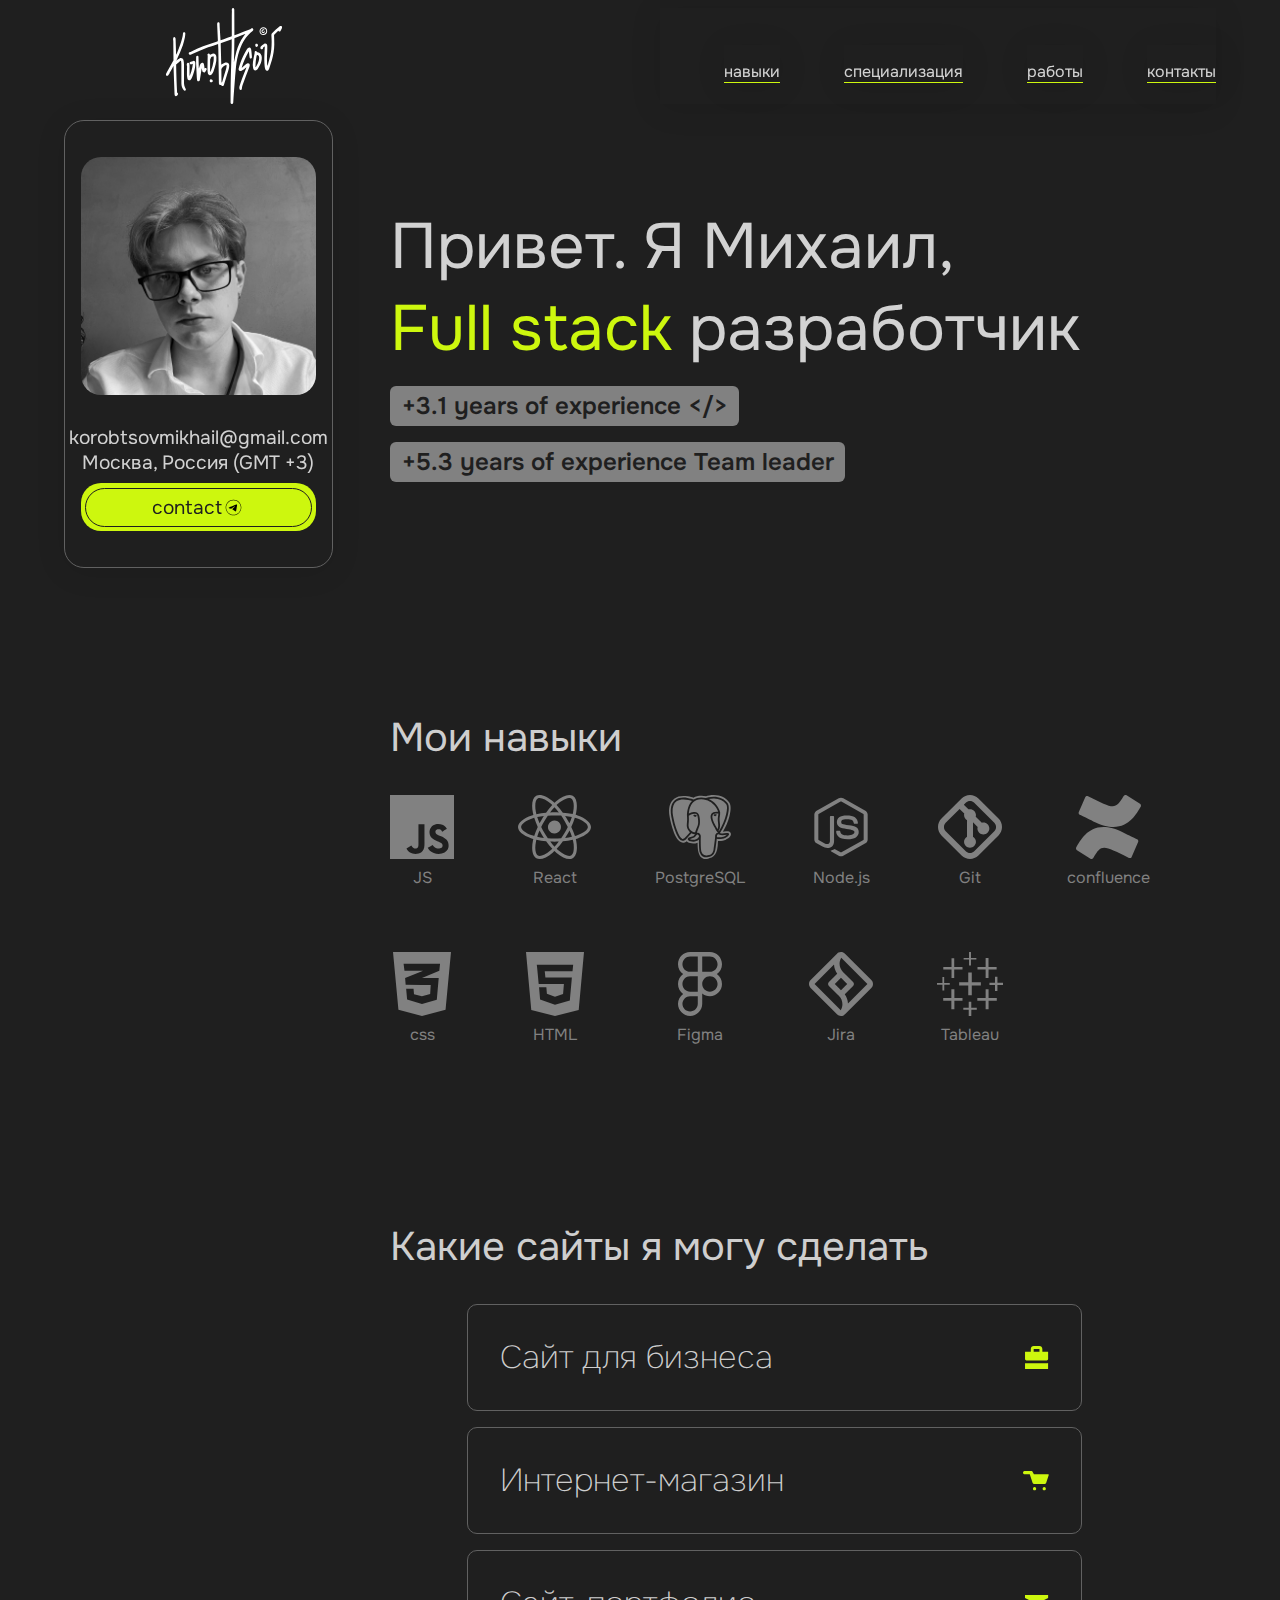
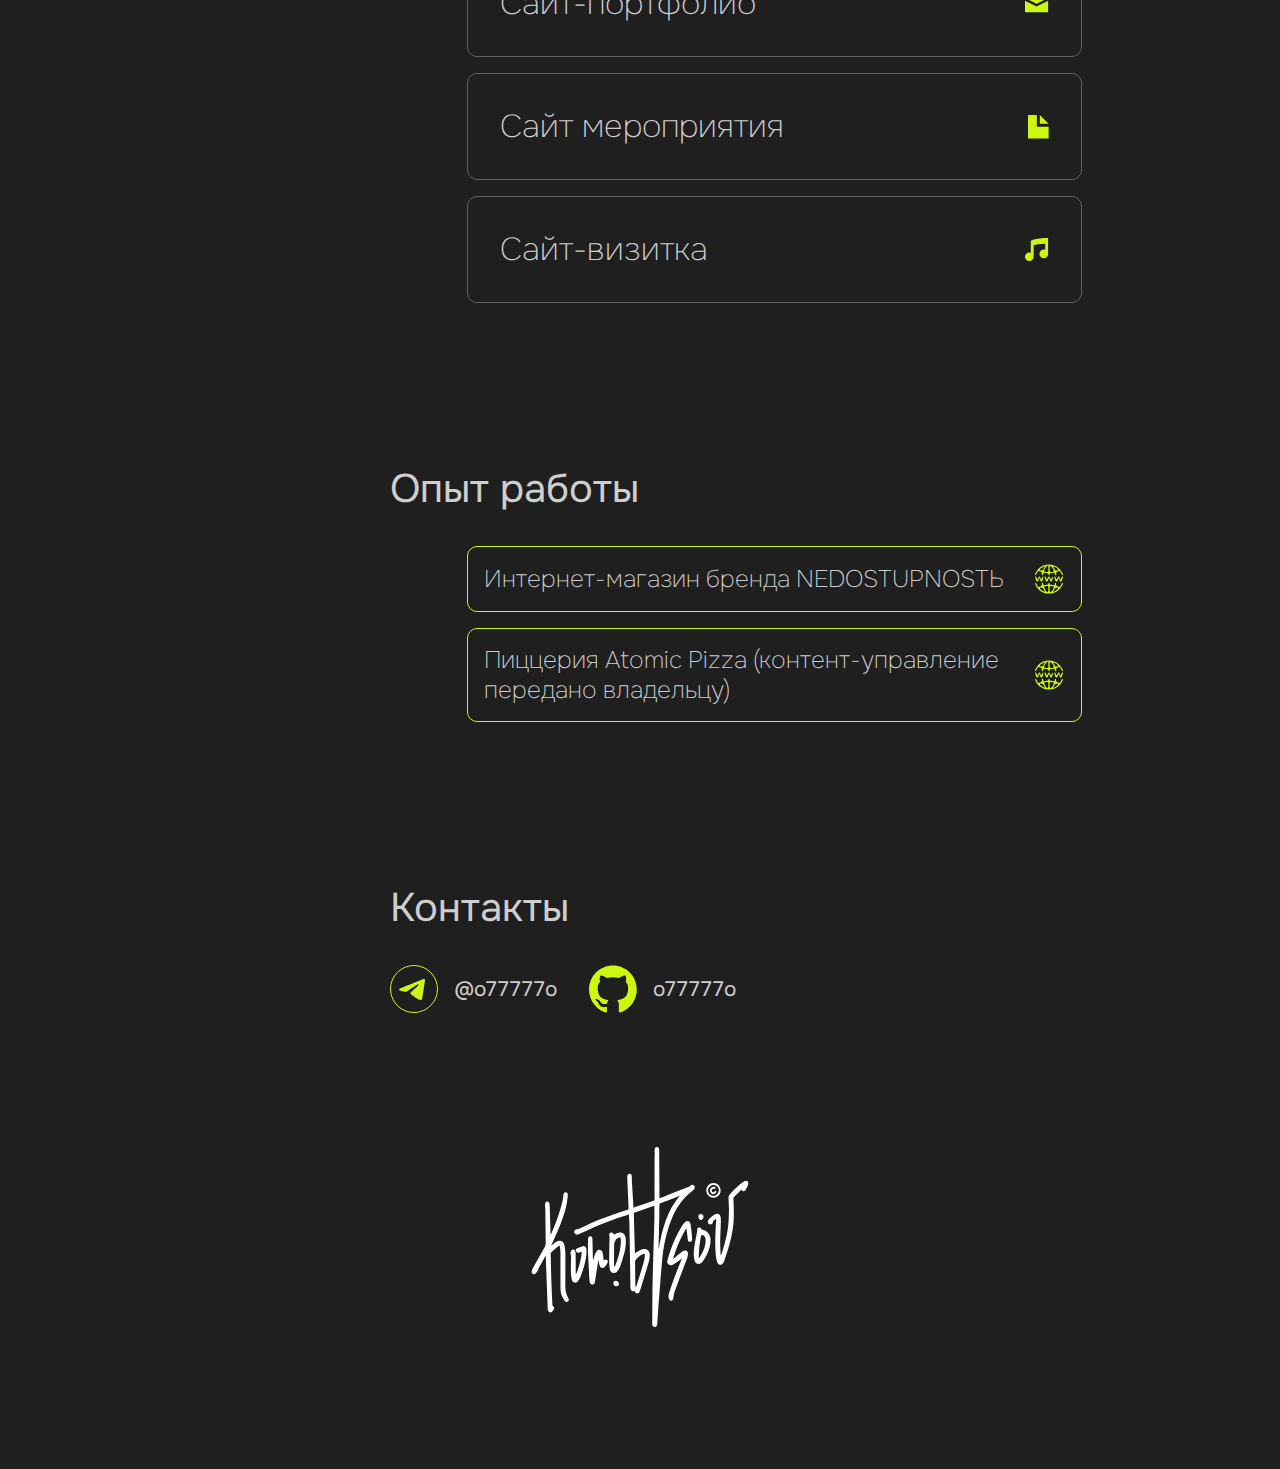
==== commit dfb58728: "done" ====
--- a/index.html
+++ b/index.html
@@ -1 +1 @@
-<!doctype html><html lang="en"><head><meta charset="utf-8"/><link rel="icon" href="/favicon.ico"/><meta name="viewport" content="width=device-width,initial-scale=1"/><meta name="theme-color" content="#000000"/><meta name="description" content="Коробцов Михаил — Fullstack разработчик. Узнайте больше о проектах и опыте Михаила. Contacts >>> tg: https://t.me/o77777o | gh: https://github.com/o77777o  "/><meta name="keywords" content="Михаил Коробцов, Fullstack разработчик, веб-разработка, Node.js, React, программирование, сайт на заказ"><meta name="author" content="Михаил Коробцов"><link rel="apple-touch-icon" href="/logo192.png"/><link rel="manifest" href="/manifest.json"/><title>KOROBTSOV | Fullstack dev</title><script defer="defer" src="/static/js/main.0baf98a9.js"></script><link href="/static/css/main.a68497b3.css" rel="stylesheet"></head><body><div id="root"></div></body></html>+<!doctype html><html lang="en"><head><meta charset="utf-8"/><link rel="icon" href="/favicon.ico"/><meta name="viewport" content="width=device-width,initial-scale=1"/><meta name="theme-color" content="#000000"/><meta name="description" content="Коробцов Михаил — Fullstack разработчик. Узнайте больше о проектах и опыте Михаила. Contacts >>> tg: https://t.me/o77777o | gh: https://github.com/o77777o  "/><meta name="keywords" content="Михаил Коробцов, Fullstack разработчик, веб-разработка, Node.js, React, программирование, сайт на заказ"><meta name="author" content="Михаил Коробцов"><link rel="apple-touch-icon" href="/logo192.png"/><link rel="manifest" href="/manifest.json"/><title>KOROBTSOV | Fullstack dev</title><script defer="defer" src="/static/js/main.0baf98a9.js"></script><link href="/static/css/main.09c66f44.css" rel="stylesheet"></head><body><div id="root"></div></body></html>--- a/static/css/main.09c66f44.css
+++ b/static/css/main.09c66f44.css
@@ -0,0 +1,2 @@
+@import url(https://fonts.googleapis.com/css2?family=Onest:wght@100..900&display=swap);:root{--border-mode:0px;--border-radius-20:20px;--general-ff:"Onest";--general-contrast-color:#cdf70e;--general-bg-color:#1f1f1f;--general-font-color:#fffc;--general-border-color:#616161;--one-width:20rem;--one-height:28rem;--one-weight-text:400;--general-skill-icon-color:#818181;--font-size-base-1:1.2rem;--font-size-base-2:1.3rem;--font-size-base-3:1.5rem;--font-size-base-4:2rem;--font-size-base-5:2.5rem;--font-size-base-6:4rem}html{background-color:#1f1f1f;background-color:var(--general-bg-color);border:0 solid red;border:var(--border-mode) solid red;color:#fffc;color:var(--general-font-color);display:flex;font-family:Onest;font-family:var(--general-ff);justify-content:center;scroll-behavior:smooth}body{border:0 solid blue;border:var(--border-mode) solid blue;width:90%}a{color:#fffc;color:var(--general-font-color);text-decoration:none}.logo{align-items:center;border:0 solid red;border:var(--border-mode) solid red;cursor:pointer;display:flex;justify-content:center;transition:.3s;-webkit-user-select:none;user-select:none;width:20rem;width:var(--one-width)}.logo:hover{transform:scale(1.1)}.logo:active{transform:scale(1.2)}.header{border:0 solid red;border:var(--border-mode) solid red;height:6rem;justify-content:space-between;margin-bottom:1rem;position:-webkit-sticky;position:sticky;top:0;z-index:10}.header,.header-btns{display:flex;flex-direction:row}.header-btns{align-items:center;box-shadow:0 4px 30px #0000001a;transition:.3s}.burger-menu{display:none;transition:.3s}.ancor{backdrop-filter:blur(5px);-webkit-backdrop-filter:blur(5px);border-bottom:1px solid #cdf70e;border-bottom:1px solid var(--general-contrast-color);box-shadow:0 4px 30px #0000001a;cursor:pointer;margin:1rem 0 0 4rem;padding:1rem 0 0;transition:.3s;-webkit-user-select:none;user-select:none}.ancor:hover{border-bottom:1px solid #818181;border-bottom:1px solid var(--general-skill-icon-color)}.unit{backdrop-filter:blur(5px);-webkit-backdrop-filter:blur(5px);border:1px solid #616161;border:1px solid var(--general-border-color);border-radius:20px;border-radius:var(--border-radius-20);box-shadow:0 4px 30px #0000001a;display:flex;flex-direction:column;font-size:1.2rem;font-size:var(--font-size-base-1);height:28rem;height:var(--one-height);justify-content:center;left:0;position:-webkit-sticky;position:sticky;top:0;width:20rem;width:var(--one-width);z-index:11}.avatar,.unit{transition:.3s}.avatar{filter:grayscale(100%);margin:1rem}.avatar:hover{filter:grayscale(0)}.avatar *{border-radius:20px;border-radius:var(--border-radius-20);width:100%}.contacts{margin:.5rem 0}.contacts,.contacts *{display:flex;flex-direction:column}.contacts *{align-items:center}.btn{background-color:#cdf70e;background-color:var(--general-contrast-color);border-radius:20px;border-radius:var(--border-radius-20);cursor:pointer;height:3rem;justify-content:center;margin:.5rem 1rem;transition:.3s}.btn:hover{background-color:#818181;background-color:var(--general-skill-icon-color)}.border{border:1px solid #1f1f1f;border:1px solid var(--general-bg-color);border-radius:20px;border-radius:var(--border-radius-20);color:#1f1f1f;color:var(--general-bg-color);flex-direction:row;font-size:1.2rem;font-size:var(--font-size-base-1);height:80%;justify-content:center;width:97%}.tg-icon{width:10%}.face-page{border:0 solid #00fffb;border:var(--border-mode) solid #00fffb;display:flex}.about-me{border:0 solid #df0;border:var(--border-mode) solid #df0;flex:1 1;margin:0 5%}.contrast-text{color:#cdf70e;color:var(--general-contrast-color)}.block{border:0 solid #ff00e6;border:var(--border-mode) solid #ff00e6;padding:7rem 0 0}.block-contacts{display:flex}.block-footer{align-items:center;border:0 solid #ff00e6;border:var(--border-mode) solid #ff00e6;display:flex;flex-direction:row;height:28rem;height:var(--one-height);justify-content:center}.block-footer img{height:40%}.hello{border:0 solid #d900ff;border:var(--border-mode) solid #d900ff;display:flex;flex-direction:column;font-weight:400;font-weight:var(--one-weight-text);height:28rem;height:var(--one-height);justify-content:center}.tegs{display:flex;flex-wrap:wrap}.teg{background-color:#818181;background-color:var(--general-skill-icon-color);border-radius:6px;cursor:pointer;margin:0 1rem 1rem 0;padding:.3rem .7rem;transition:.1s;-webkit-user-select:none;user-select:none}.teg-text{color:#1f1f1f;color:var(--general-bg-color);font-size:1.5rem;font-size:var(--font-size-base-3);font-weight:600}.contact-teg:hover,.service-teg:hover,.skill-icon:hover,.teg:hover,.work-teg:hover{color:#cdf70e;color:var(--general-contrast-color);transform:scale(1.05)}.contact-teg:active,.service-teg:active,.skill-icon:active,.teg:active,.work-teg:active{transform:scale(1.1)}.hello-text{font-size:4rem;font-size:var(--font-size-base-6);margin:1rem 0}.block-header{font-size:2.5rem;font-size:var(--font-size-base-5);margin:2rem 0}.skills-icons{grid-gap:2rem;display:grid;gap:2rem;grid-template-columns:repeat(6,1fr);overflow-x:auto;width:60vw}.skill-icon{align-items:center;color:#818181;color:var(--general-skill-icon-color);display:flex;flex-direction:column;margin:0 2rem 2rem 0;transition:.1s}.skill-icon img{height:4rem;margin:0 0 .5rem}.service-teg{border:1px solid #616161;border:1px solid var(--general-border-color);border-radius:10px;font-size:2rem;font-size:var(--font-size-base-4);padding:2rem}.service-teg,.work-teg{align-items:center;cursor:pointer;display:flex;flex-direction:row;font-weight:100;justify-content:space-between;margin:0 10% 1rem;transition:.1s;-webkit-user-select:none;user-select:none}.work-teg{border:1px solid #cdf70e;border:1px solid var(--general-contrast-color);border-radius:10px;font-size:1.5rem;font-size:var(--font-size-base-3);padding:1rem}.work-teg img{height:2rem}.contact-teg{align-items:center;border:0 solid #d9ff00;border:var(--border-mode) solid #d9ff00;display:flex;flex-direction:row;font-size:1.3rem;font-size:var(--font-size-base-2);margin:0 1rem 0 0;transition:.1s}.contact-info{margin:0 1rem}*{box-sizing:border-box}@media (max-width:820px){:root{--border-radius-20:10px;--one-width:10rem;--one-height:20rem;--one-weight-text:400;--font-size-base-1:0.7rem;--font-size-base-2:1.1rem;--font-size-base-3:1rem;--font-size-base-4:1.3rem;--font-size-base-5:1.4rem;--font-size-base-6:2rem}.header{border:var(--border-mode) solid red;display:flex;flex-direction:row;height:3rem;justify-content:space-between;margin-bottom:1rem;position:-webkit-sticky;position:sticky;top:0;z-index:10}.ancor{margin:1rem 0 0 3rem}.unit{height:auto;left:calc(var(--one-width)*-.89);position:fixed;top:4rem;width:var(--one-width)}.unit.swiped{transform:translateX(var(--one-width))}.avatar{margin:.5rem}.btn{height:2rem}.header-btns{align-items:normal;display:none;flex-direction:column}.header-btns.active{display:flex}.burger-menu{display:block}.burger-menu.active{display:none}.about-me{margin:0}.hello-text{font-size:var(--font-size-base-6);margin:1rem 0}.tegs{display:flex;flex-wrap:wrap}.teg{background-color:var(--general-skill-icon-color);border-radius:6px;cursor:pointer;margin:0 .5rem .5rem 0;padding:.3rem .7rem;transition:.1s;-webkit-user-select:none;user-select:none}.teg-text{color:var(--general-bg-color);font-size:var(--font-size-base-3);font-weight:600}.block{border:var(--border-mode) solid #ff00e6;padding:3rem 0 0}.block-header{font-size:var(--font-size-base-5);margin:1rem 0}.skills-icons{gap:.5rem;width:85vw}.skill-icon{margin:0 1rem 1rem 0}.skill-icon img{height:3rem}.service-teg{margin:0 0 1rem;padding:1rem}.work-teg{margin:0 0 1rem;padding:.5rem}.contact-teg{margin:0 .5rem 0 0}.contact-info{margin:0 .5rem}}
+/*# sourceMappingURL=main.09c66f44.css.map*/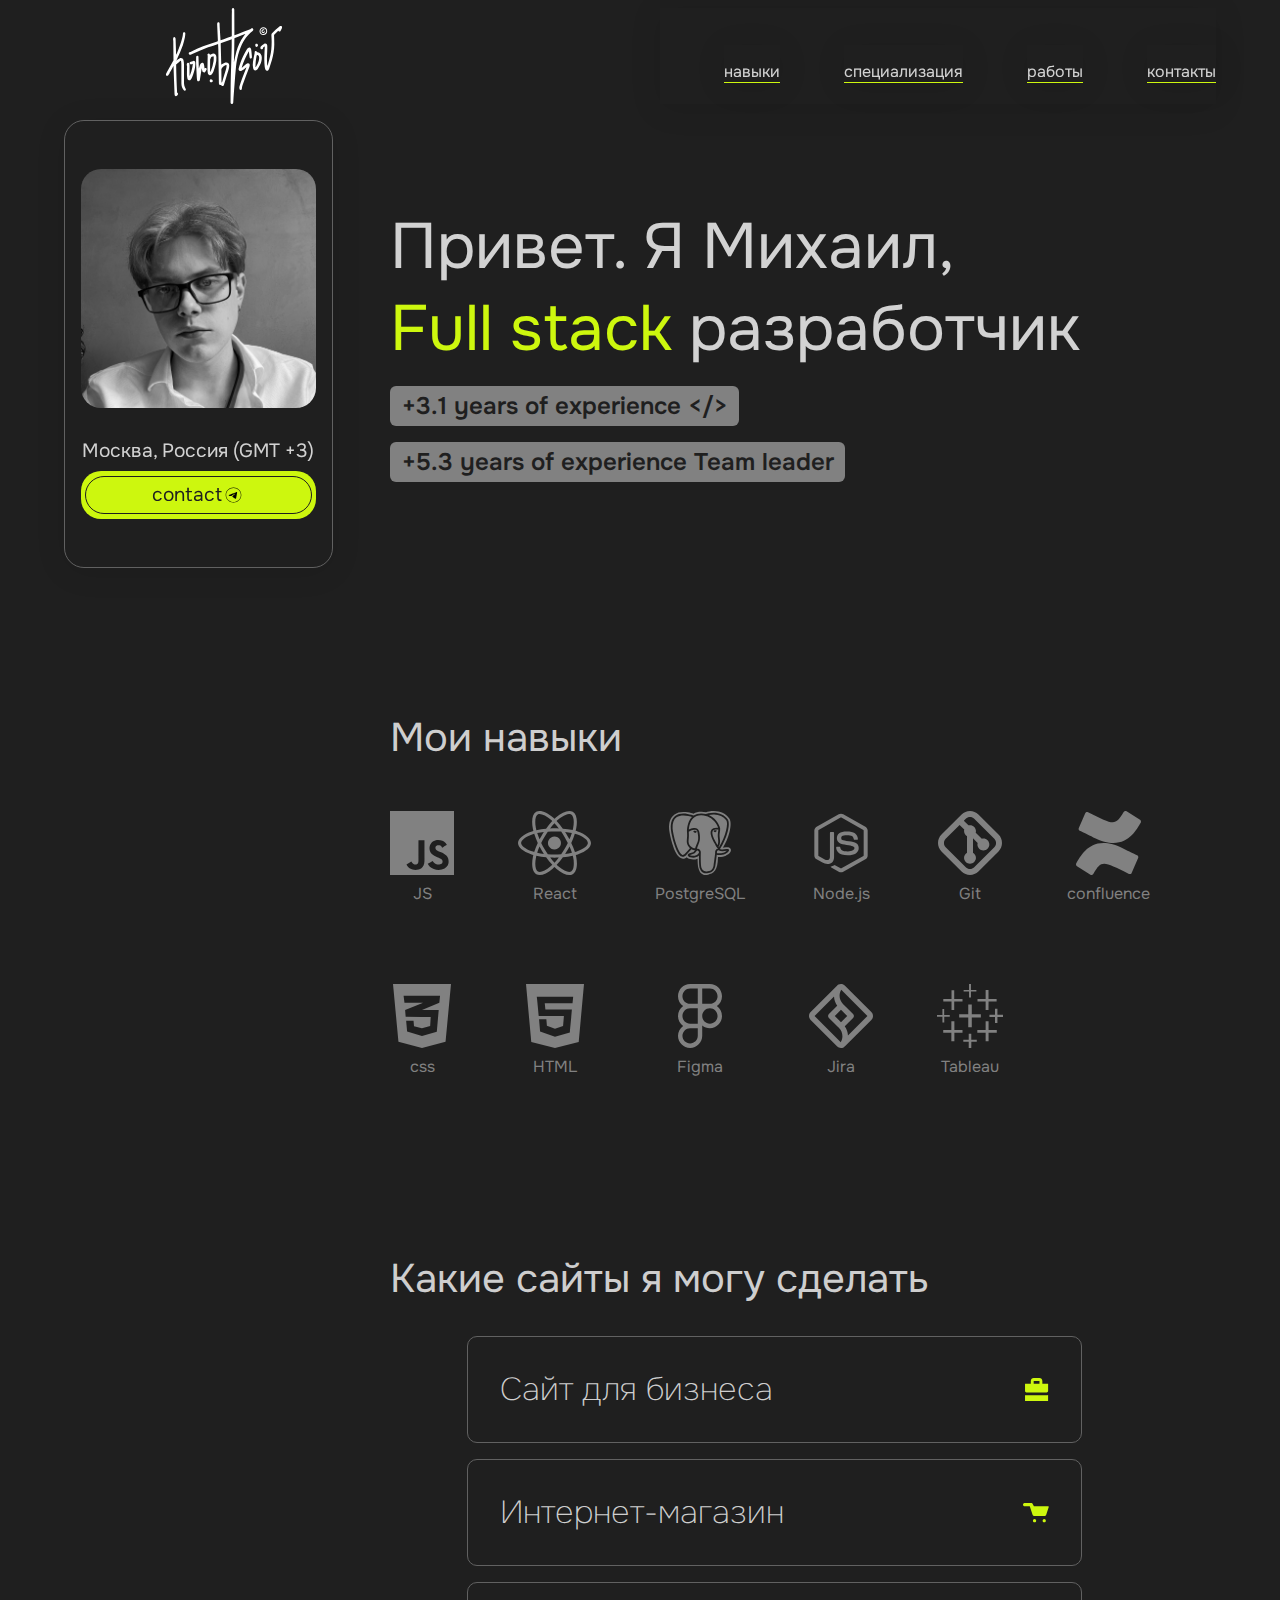
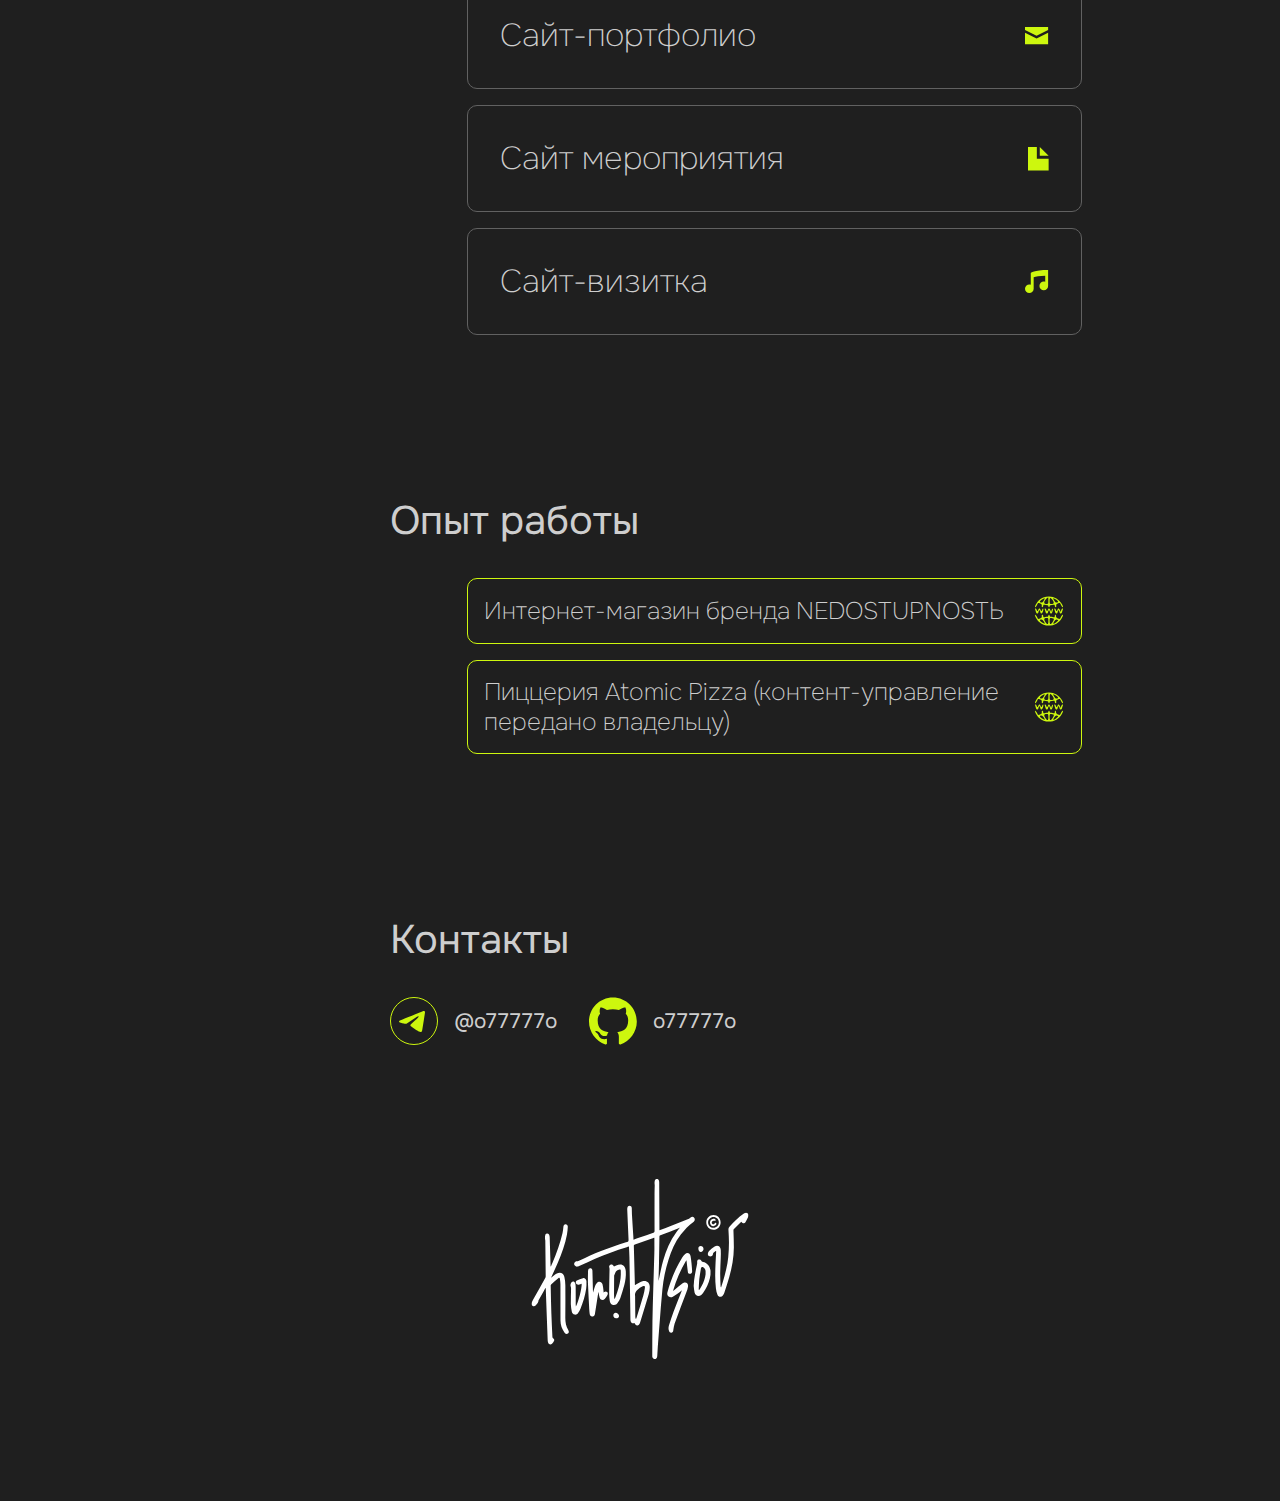
==== commit 1f54fc87: "upd css" ====
--- a/index.html
+++ b/index.html
@@ -1 +1 @@
-<!doctype html><html lang="en"><head><meta charset="utf-8"/><link rel="icon" href="/favicon.ico"/><meta name="viewport" content="width=device-width,initial-scale=1"/><meta name="theme-color" content="#000000"/><meta name="description" content="Коробцов Михаил — Fullstack разработчик. Узнайте больше о проектах и опыте Михаила. Contacts >>> tg: https://t.me/o77777o | gh: https://github.com/o77777o  "/><meta name="keywords" content="Михаил Коробцов, Fullstack разработчик, веб-разработка, Node.js, React, программирование, сайт на заказ"><meta name="author" content="Михаил Коробцов"><link rel="apple-touch-icon" href="/logo192.png"/><link rel="manifest" href="/manifest.json"/><title>KOROBTSOV | Fullstack dev</title><script defer="defer" src="/static/js/main.0baf98a9.js"></script><link href="/static/css/main.09c66f44.css" rel="stylesheet"></head><body><div id="root"></div></body></html>+<!doctype html><html lang="en"><head><meta charset="utf-8"/><link rel="icon" href="/favicon.ico"/><meta name="viewport" content="width=device-width,initial-scale=1"/><meta name="theme-color" content="#000000"/><meta name="description" content="Коробцов Михаил — Fullstack разработчик. Узнайте больше о проектах и опыте Михаила. Contacts >>> tg: https://t.me/o77777o | gh: https://github.com/o77777o  "/><meta name="keywords" content="Михаил Коробцов, Fullstack разработчик, веб-разработка, Node.js, React, программирование, сайт на заказ"><meta name="author" content="Михаил Коробцов"><link rel="apple-touch-icon" href="/logo192.png"/><link rel="manifest" href="/manifest.json"/><title>KOROBTSOV | Fullstack dev</title><script defer="defer" src="/static/js/main.e1f18029.js"></script><link href="/static/css/main.2651352b.css" rel="stylesheet"></head><body><div id="root"></div></body></html>--- a/static/css/main.2651352b.css
+++ b/static/css/main.2651352b.css
@@ -0,0 +1,2 @@
+@import url(https://fonts.googleapis.com/css2?family=Onest:wght@100..900&display=swap);:root{--border-mode:0px;--border-radius-20:20px;--general-ff:"Onest";--general-contrast-color:#cdf70e;--general-bg-color:#1f1f1f;--general-font-color:#fffc;--general-border-color:#616161;--one-width:20rem;--one-height:28rem;--one-weight-text:400;--general-skill-icon-color:#818181;--font-size-base-1:1.2rem;--font-size-base-2:1.3rem;--font-size-base-3:1.5rem;--font-size-base-4:2rem;--font-size-base-5:2.5rem;--font-size-base-6:4rem}html{background-color:#1f1f1f;background-color:var(--general-bg-color);border:0 solid red;border:var(--border-mode) solid red;color:#fffc;color:var(--general-font-color);display:flex;font-family:Onest;font-family:var(--general-ff);justify-content:center;scroll-behavior:smooth}body{border:0 solid blue;border:var(--border-mode) solid blue;width:90%}a{color:#fffc;color:var(--general-font-color);text-decoration:none}.logo{align-items:center;border:0 solid red;border:var(--border-mode) solid red;cursor:pointer;display:flex;justify-content:center;transition:.3s;-webkit-user-select:none;user-select:none;width:20rem;width:var(--one-width)}.logo:hover{transform:scale(1.1)}.logo:active{transform:scale(1.2)}.header{border:0 solid red;border:var(--border-mode) solid red;height:6rem;justify-content:space-between;margin-bottom:1rem;position:-webkit-sticky;position:sticky;top:0;z-index:10}.header,.header-btns{display:flex;flex-direction:row}.header-btns{align-items:center;box-shadow:0 4px 30px #0000001a;transition:.3s}.burger-menu{display:none;transition:.3s}.ancor{backdrop-filter:blur(5px);-webkit-backdrop-filter:blur(5px);border-bottom:1px solid #cdf70e;border-bottom:1px solid var(--general-contrast-color);box-shadow:0 4px 30px #0000001a;cursor:pointer;margin:1rem 0 0 4rem;padding:1rem 0 0;transition:.3s;-webkit-user-select:none;user-select:none}.ancor:hover{border-bottom:1px solid #818181;border-bottom:1px solid var(--general-skill-icon-color)}.unit{backdrop-filter:blur(5px);-webkit-backdrop-filter:blur(5px);border:1px solid #616161;border:1px solid var(--general-border-color);border-radius:20px;border-radius:var(--border-radius-20);box-shadow:0 4px 30px #0000001a;display:flex;flex-direction:column;font-size:1.2rem;font-size:var(--font-size-base-1);height:28rem;height:var(--one-height);justify-content:center;left:0;position:-webkit-sticky;position:sticky;top:0;width:20rem;width:var(--one-width);z-index:11}.avatar,.unit{transition:.3s}.avatar{filter:grayscale(100%);margin:1rem}.avatar:hover{filter:grayscale(0)}.avatar *{border-radius:20px;border-radius:var(--border-radius-20);width:100%}.contacts{margin:.5rem 0}.contacts,.contacts *{display:flex;flex-direction:column}.contacts *{align-items:center}.btn{background-color:#cdf70e;background-color:var(--general-contrast-color);border-radius:20px;border-radius:var(--border-radius-20);cursor:pointer;height:3rem;justify-content:center;margin:.5rem 1rem;transition:.3s}.btn:hover{background-color:#818181;background-color:var(--general-skill-icon-color)}.border{border:1px solid #1f1f1f;border:1px solid var(--general-bg-color);border-radius:20px;border-radius:var(--border-radius-20);color:#1f1f1f;color:var(--general-bg-color);flex-direction:row;font-size:1.2rem;font-size:var(--font-size-base-1);height:80%;justify-content:center;width:97%}.tg-icon{width:10%}.face-page{border:0 solid #00fffb;border:var(--border-mode) solid #00fffb;display:flex}.about-me{border:0 solid #df0;border:var(--border-mode) solid #df0;flex:1 1;margin:0 5%}.contrast-text{color:#cdf70e;color:var(--general-contrast-color)}.block{border:0 solid #ff00e6;border:var(--border-mode) solid #ff00e6;padding:7rem 0 0}.block-contacts{display:flex}.block-footer{align-items:center;border:0 solid #ff00e6;border:var(--border-mode) solid #ff00e6;display:flex;flex-direction:row;height:28rem;height:var(--one-height);justify-content:center}.block-footer img{height:40%}.hello{border:0 solid #d900ff;border:var(--border-mode) solid #d900ff;display:flex;flex-direction:column;font-weight:400;font-weight:var(--one-weight-text);height:28rem;height:var(--one-height);justify-content:center}.tegs{display:flex;flex-wrap:wrap}.teg{background-color:#818181;background-color:var(--general-skill-icon-color);border-radius:6px;cursor:pointer;margin:0 1rem 1rem 0;padding:.3rem .7rem;transition:.1s;-webkit-user-select:none;user-select:none}.teg-text{color:#1f1f1f;color:var(--general-bg-color);font-size:1.5rem;font-size:var(--font-size-base-3);font-weight:600}.contact-teg:hover,.service-teg:hover,.skill-icon:hover,.teg:hover,.work-teg:hover{color:#cdf70e;color:var(--general-contrast-color);transform:scale(1.05)}.contact-teg:active,.service-teg:active,.skill-icon:active,.teg:active,.work-teg:active{transform:scale(1.1)}.hello-text{font-size:4rem;font-size:var(--font-size-base-6);margin:1rem 0}.block-header{font-size:2.5rem;font-size:var(--font-size-base-5);margin:2rem 0}.skills-icons{grid-gap:2rem;display:grid;gap:2rem;grid-template-columns:repeat(6,1fr);overflow-x:auto;width:60vw}.skill-icon{align-items:center;color:#818181;color:var(--general-skill-icon-color);display:flex;flex-direction:column;margin:1rem 2rem 2rem 0;transition:.1s}.skill-icon img{height:4rem;margin:0 0 .5rem}.service-teg{border:1px solid #616161;border:1px solid var(--general-border-color);border-radius:10px;font-size:2rem;font-size:var(--font-size-base-4);padding:2rem}.service-teg,.work-teg{align-items:center;cursor:pointer;display:flex;flex-direction:row;font-weight:100;justify-content:space-between;margin:0 10% 1rem;transition:.1s;-webkit-user-select:none;user-select:none}.work-teg{border:1px solid #cdf70e;border:1px solid var(--general-contrast-color);border-radius:10px;font-size:1.5rem;font-size:var(--font-size-base-3);padding:1rem}.work-teg img{height:2rem}.contact-teg{align-items:center;border:0 solid #d9ff00;border:var(--border-mode) solid #d9ff00;display:flex;flex-direction:row;font-size:1.3rem;font-size:var(--font-size-base-2);margin:0 1rem 0 0;transition:.1s}.contact-info{margin:0 1rem}*{box-sizing:border-box}@media (max-width:820px){:root{--border-radius-20:10px;--one-width:10rem;--one-height:20rem;--one-weight-text:400;--font-size-base-1:0.7rem;--font-size-base-2:1.1rem;--font-size-base-3:1rem;--font-size-base-4:1.3rem;--font-size-base-5:1.4rem;--font-size-base-6:2rem}.header{border:var(--border-mode) solid red;display:flex;flex-direction:row;height:3rem;justify-content:space-between;margin-bottom:1rem;position:-webkit-sticky;position:sticky;top:0;z-index:10}.ancor{margin:1rem 0 0 3rem}.unit{height:auto;left:calc(var(--one-width)*-.89);position:fixed;top:4rem;width:var(--one-width)}.unit.swiped{transform:translateX(var(--one-width))}.avatar{margin:.5rem}.btn{height:2rem}.header-btns{align-items:normal;display:none;flex-direction:column}.header-btns.active{display:flex}.burger-menu{display:block}.burger-menu.active{display:none}.about-me{margin:0}.hello-text{font-size:var(--font-size-base-6);margin:1rem 0}.tegs{display:flex;flex-wrap:wrap}.teg{background-color:var(--general-skill-icon-color);border-radius:6px;cursor:pointer;margin:0 .5rem .5rem 0;padding:.3rem .7rem;transition:.1s;-webkit-user-select:none;user-select:none}.teg-text{color:var(--general-bg-color);font-size:var(--font-size-base-3);font-weight:600}.block{border:var(--border-mode) solid #ff00e6;padding:3rem 0 0}.block-header{font-size:var(--font-size-base-5);margin:1rem 0}.skills-icons{gap:.5rem;width:85vw}.skill-icon{margin:1rem 1rem 1rem 0}.skill-icon img{height:3rem}.service-teg{margin:0 0 1rem;padding:1rem}.work-teg{margin:0 0 1rem;padding:.5rem}.contact-teg{margin:0 .5rem 0 0}.contact-info{margin:0 .5rem}}
+/*# sourceMappingURL=main.2651352b.css.map*/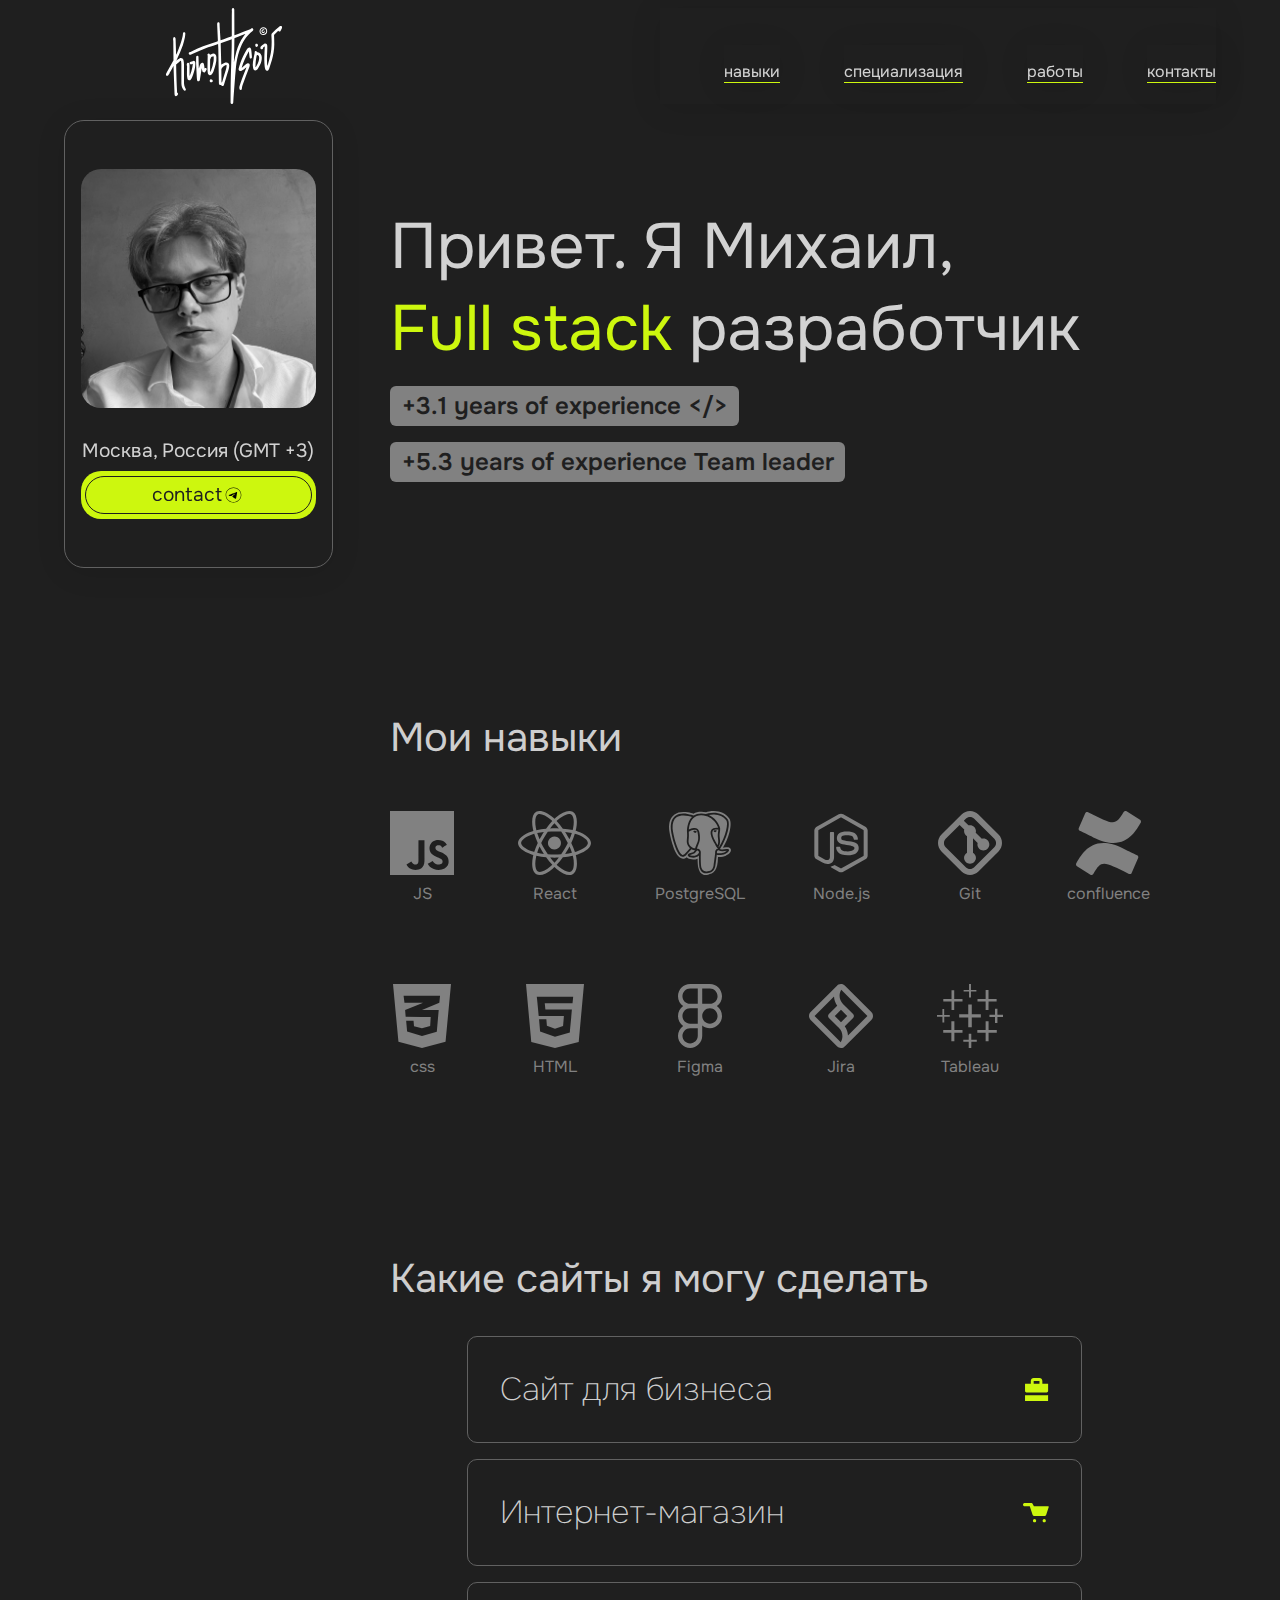
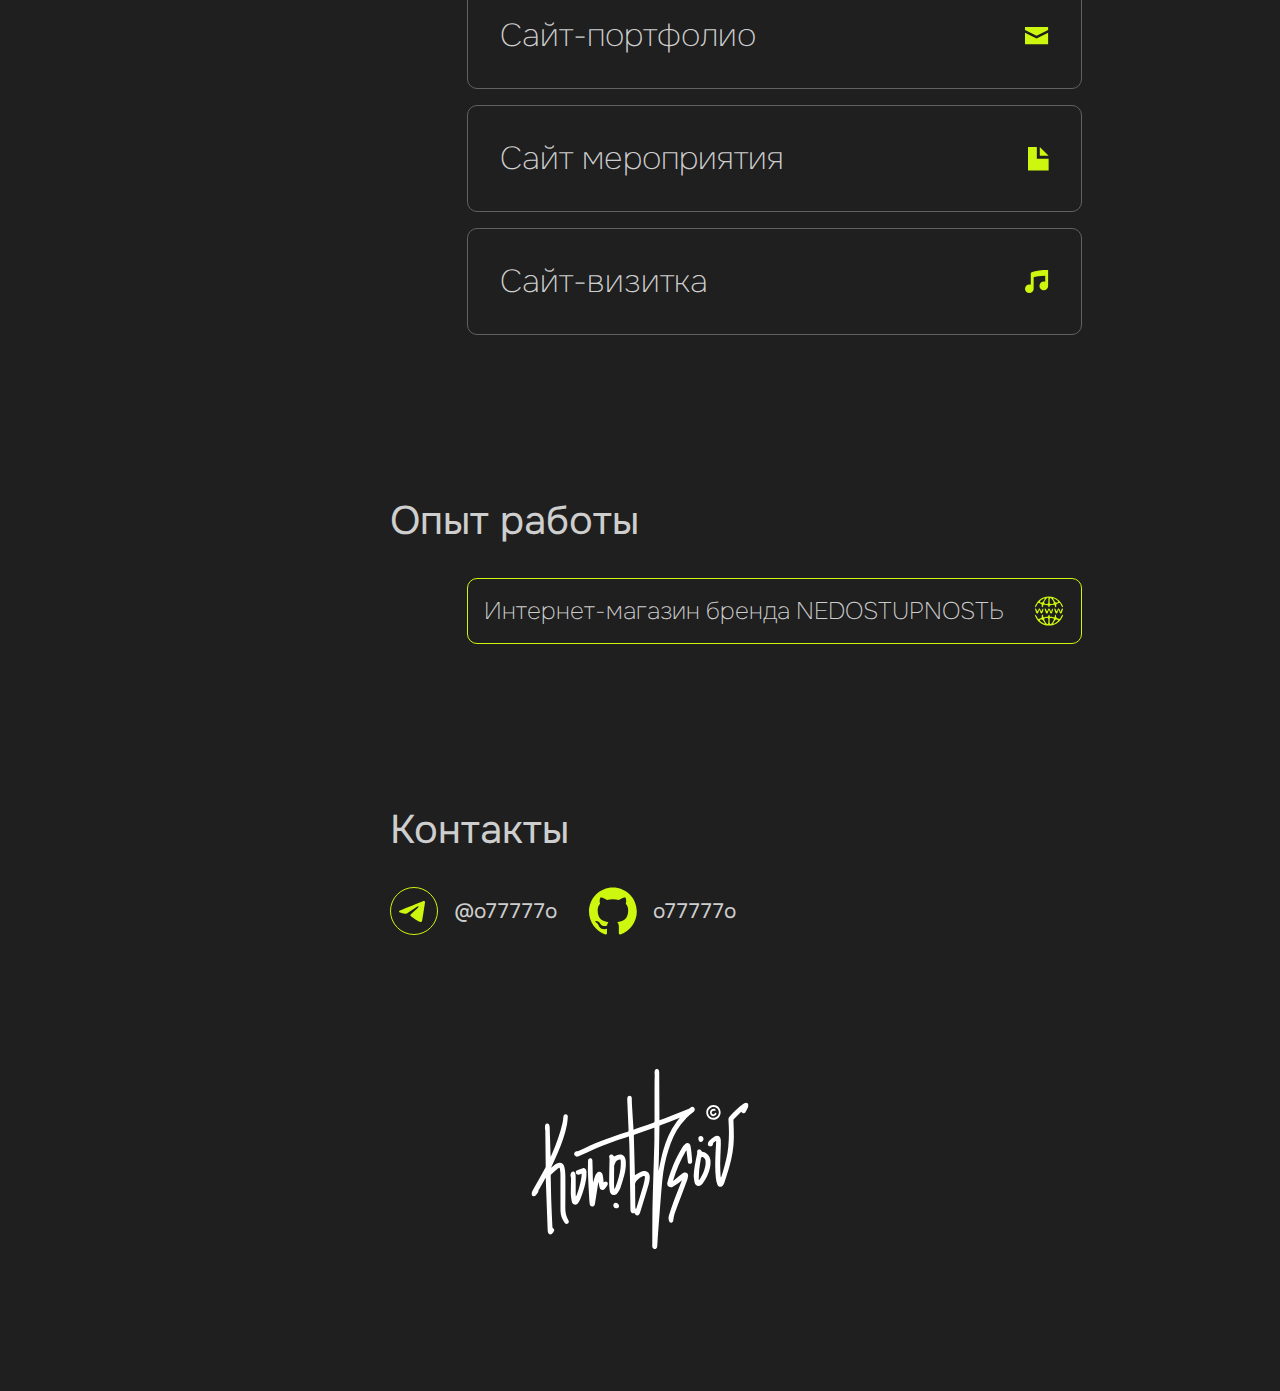
==== commit 45a74d95: "fix" ====
--- a/index.html
+++ b/index.html
@@ -1 +1 @@
-<!doctype html><html lang="en"><head><meta charset="utf-8"/><link rel="icon" href="/favicon.ico"/><meta name="viewport" content="width=device-width,initial-scale=1"/><meta name="theme-color" content="#000000"/><meta name="description" content="Коробцов Михаил — Fullstack разработчик. Узнайте больше о проектах и опыте Михаила. Contacts >>> tg: https://t.me/o77777o | gh: https://github.com/o77777o  "/><meta name="keywords" content="Михаил Коробцов, Fullstack разработчик, веб-разработка, Node.js, React, программирование, сайт на заказ"><meta name="author" content="Михаил Коробцов"><link rel="apple-touch-icon" href="/logo192.png"/><link rel="manifest" href="/manifest.json"/><title>KOROBTSOV | Fullstack dev</title><script defer="defer" src="/static/js/main.e1f18029.js"></script><link href="/static/css/main.2651352b.css" rel="stylesheet"></head><body><div id="root"></div></body></html>+<!doctype html><html lang="en"><head><meta charset="utf-8"/><link rel="icon" href="/favicon.ico"/><meta name="viewport" content="width=device-width,initial-scale=1"/><meta name="theme-color" content="#000000"/><meta name="description" content="Коробцов Михаил — Fullstack разработчик. Узнайте больше о проектах и опыте Михаила. Contacts >>> tg: https://t.me/o77777o | gh: https://github.com/o77777o  "/><meta name="keywords" content="Михаил Коробцов, Fullstack разработчик, веб-разработка, Node.js, React, программирование, сайт на заказ"><meta name="author" content="Михаил Коробцов"><link rel="apple-touch-icon" href="/logo192.png"/><link rel="manifest" href="/manifest.json"/><title>KOROBTSOV | Fullstack dev</title><script defer="defer" src="/static/js/main.9c052e1b.js"></script><link href="/static/css/main.2651352b.css" rel="stylesheet"></head><body><div id="root"></div></body></html>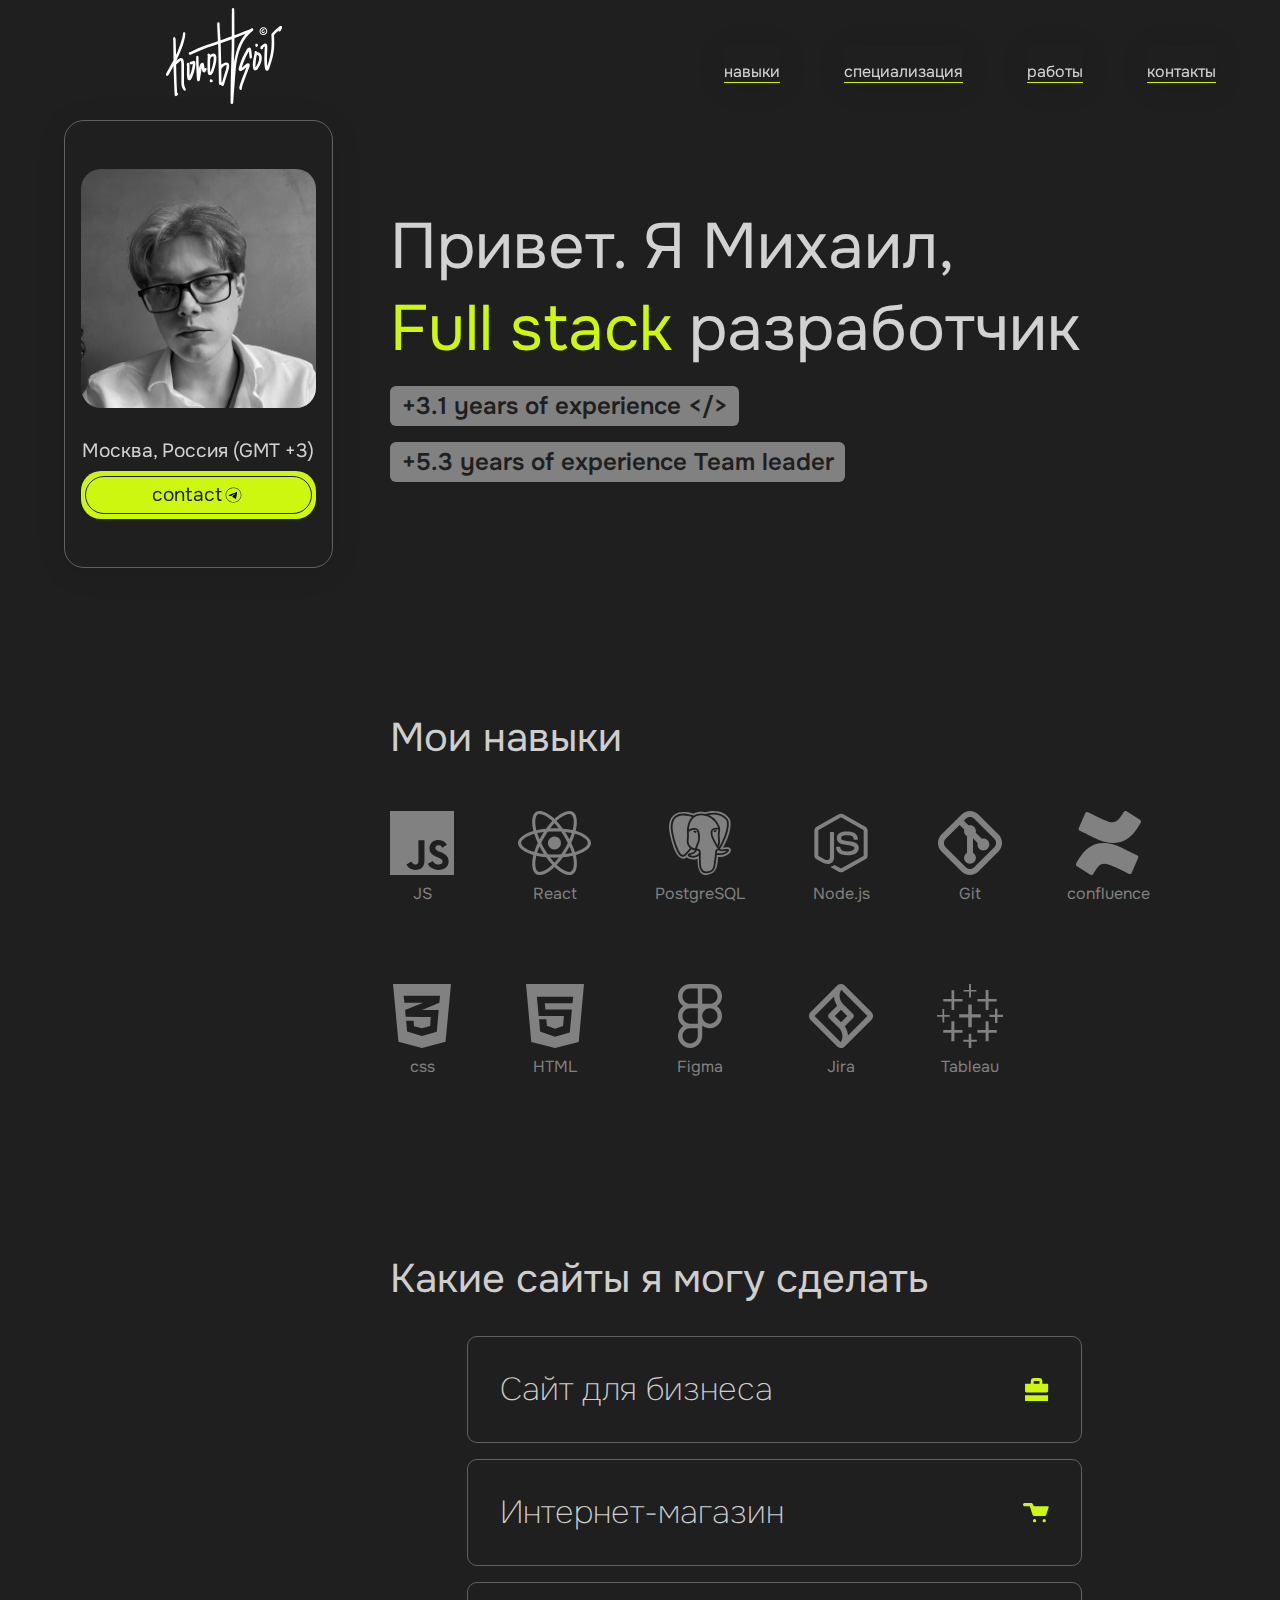
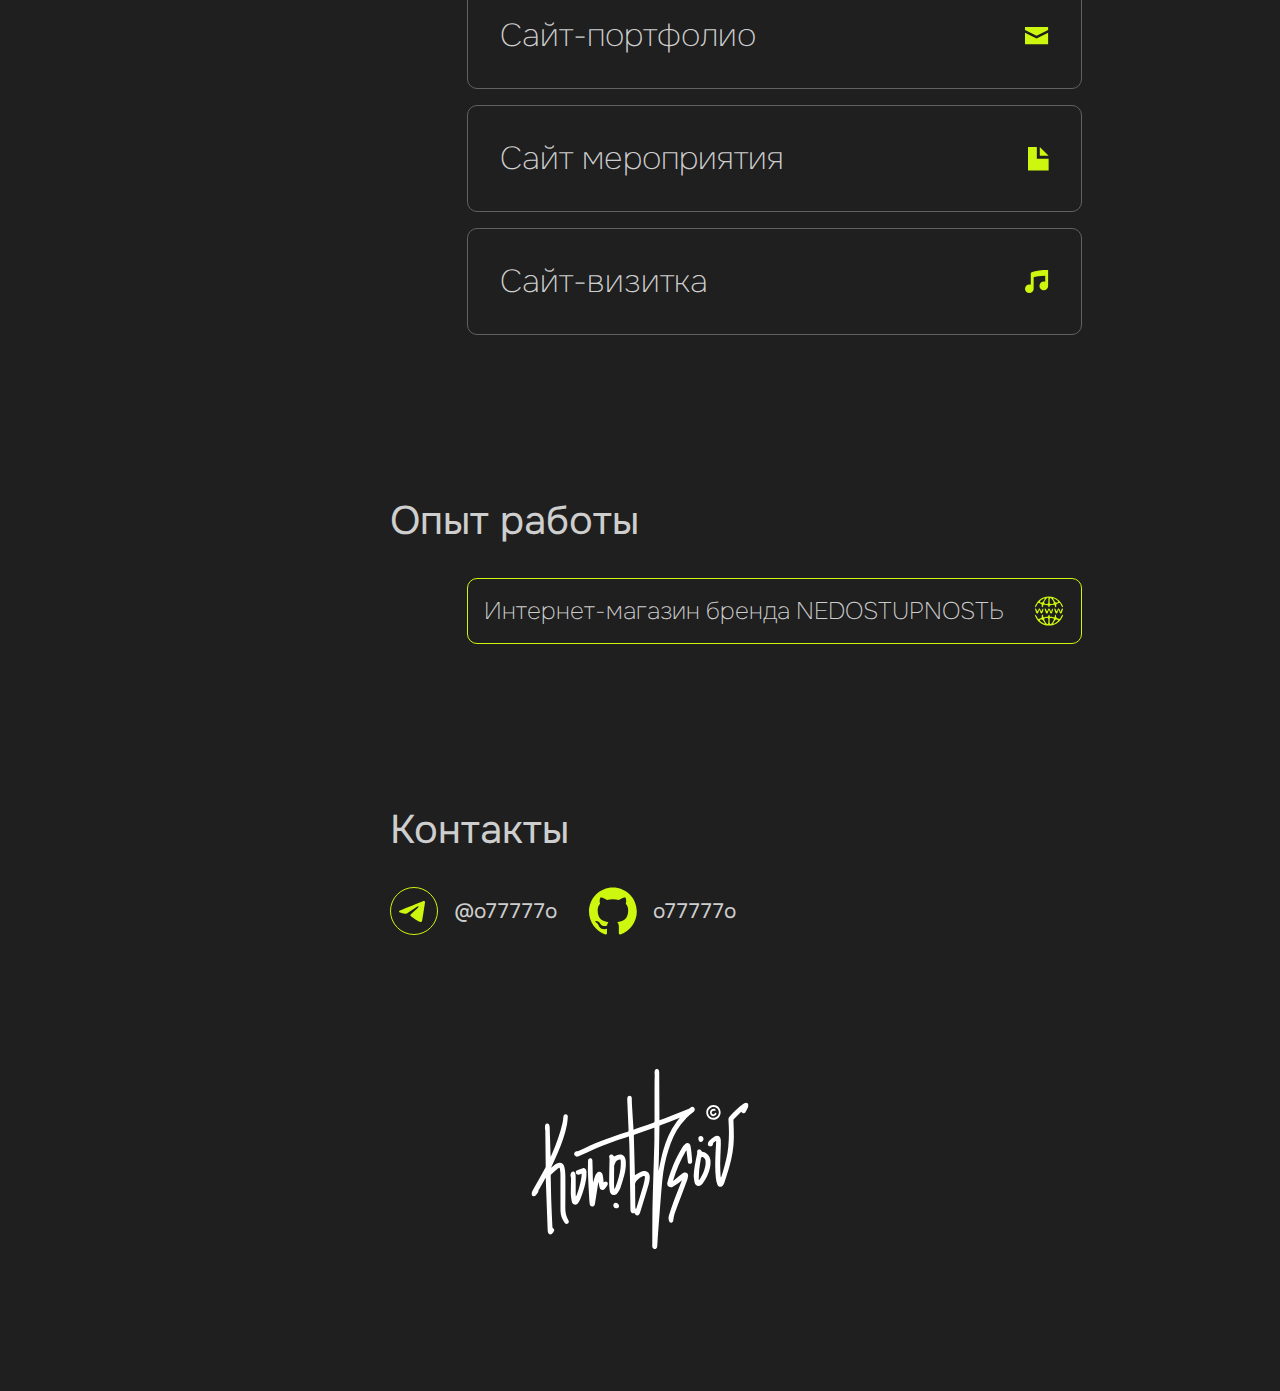
==== commit d2be8751: "fix css" ====
--- a/index.html
+++ b/index.html
@@ -1 +1 @@
-<!doctype html><html lang="en"><head><meta charset="utf-8"/><link rel="icon" href="/favicon.ico"/><meta name="viewport" content="width=device-width,initial-scale=1"/><meta name="theme-color" content="#000000"/><meta name="description" content="Коробцов Михаил — Fullstack разработчик. Узнайте больше о проектах и опыте Михаила. Contacts >>> tg: https://t.me/o77777o | gh: https://github.com/o77777o  "/><meta name="keywords" content="Михаил Коробцов, Fullstack разработчик, веб-разработка, Node.js, React, программирование, сайт на заказ"><meta name="author" content="Михаил Коробцов"><link rel="apple-touch-icon" href="/logo192.png"/><link rel="manifest" href="/manifest.json"/><title>KOROBTSOV | Fullstack dev</title><script defer="defer" src="/static/js/main.9c052e1b.js"></script><link href="/static/css/main.2651352b.css" rel="stylesheet"></head><body><div id="root"></div></body></html>+<!doctype html><html lang="en"><head><meta charset="utf-8"/><link rel="icon" href="/favicon.ico"/><meta name="viewport" content="width=device-width,initial-scale=1"/><meta name="theme-color" content="#000000"/><meta name="description" content="Коробцов Михаил — Fullstack разработчик. Узнайте больше о проектах и опыте Михаила. Contacts >>> tg: https://t.me/o77777o | gh: https://github.com/o77777o  "/><meta name="keywords" content="Михаил Коробцов, Fullstack разработчик, веб-разработка, Node.js, React, программирование, сайт на заказ"/><meta name="author" content="Михаил Коробцов"/><link rel="apple-touch-icon" href="/logo192.png"/><link rel="manifest" href="/manifest.json"/><title>KOROBTSOV | Fullstack dev</title><script type="text/javascript">!function(e,t,c,n,r,a,s){e[r]=e[r]||function(){(e[r].a=e[r].a||[]).push(arguments)},e[r].l=1*new Date;for(var i=0;i<document.scripts.length;i++)if(document.scripts[i].src===n)return;a=t.createElement(c),s=t.getElementsByTagName(c)[0],a.async=1,a.src=n,s.parentNode.insertBefore(a,s)}(window,document,"script","https://mc.yandex.ru/metrika/tag.js","ym"),ym(98742417,"init",{clickmap:!0,trackLinks:!0,accurateTrackBounce:!0,webvisor:!0})</script><noscript><div><img src="https://mc.yandex.ru/watch/98742417" style="position:absolute;left:-9999px" alt=""/></div></noscript><script defer="defer" src="/static/js/main.9c052e1b.js"></script><link href="/static/css/main.2f945c8a.css" rel="stylesheet"></head><body><div id="root"></div></body></html>--- a/static/css/main.2f945c8a.css
+++ b/static/css/main.2f945c8a.css
@@ -0,0 +1,2 @@
+@import url(https://fonts.googleapis.com/css2?family=Onest:wght@100..900&display=swap);:root{--border-mode:0px;--border-radius-20:20px;--general-ff:"Onest";--general-contrast-color:#cdf70e;--general-bg-color:#1f1f1f;--general-font-color:#fffc;--general-border-color:#616161;--one-width:20rem;--one-height:28rem;--one-weight-text:400;--general-skill-icon-color:#818181;--font-size-base-1:1.2rem;--font-size-base-2:1.3rem;--font-size-base-3:1.5rem;--font-size-base-4:2rem;--font-size-base-5:2.5rem;--font-size-base-6:4rem}html{background-color:#1f1f1f;background-color:var(--general-bg-color);border:0 solid red;border:var(--border-mode) solid red;color:#fffc;color:var(--general-font-color);display:flex;font-family:Onest;font-family:var(--general-ff);justify-content:center;scroll-behavior:smooth}body{border:0 solid blue;border:var(--border-mode) solid blue;width:90%}a{color:#fffc;color:var(--general-font-color);text-decoration:none}.logo{align-items:center;border:0 solid red;border:var(--border-mode) solid red;cursor:pointer;display:flex;justify-content:center;transition:.3s;-webkit-user-select:none;user-select:none;width:20rem;width:var(--one-width)}.logo:hover{transform:scale(1.1)}.logo:active{transform:scale(1.2)}.header{border:0 solid red;border:var(--border-mode) solid red;height:6rem;justify-content:space-between;margin-bottom:1rem;position:-webkit-sticky;position:sticky;top:0;z-index:10}.header,.header-btns{display:flex;flex-direction:row}.header-btns{align-items:center;transition:.3s}.burger-menu{display:none;transition:.3s}.ancor{backdrop-filter:blur(5px);-webkit-backdrop-filter:blur(5px);border-bottom:1px solid #cdf70e;border-bottom:1px solid var(--general-contrast-color);box-shadow:0 4px 30px #0000001a;cursor:pointer;margin:1rem 0 0 4rem;padding:1rem 0 0;transition:.3s;-webkit-user-select:none;user-select:none}.ancor:hover{border-bottom:1px solid #818181;border-bottom:1px solid var(--general-skill-icon-color)}.unit{backdrop-filter:blur(5px);-webkit-backdrop-filter:blur(5px);border:1px solid #616161;border:1px solid var(--general-border-color);border-radius:20px;border-radius:var(--border-radius-20);box-shadow:0 4px 30px #0000001a;display:flex;flex-direction:column;font-size:1.2rem;font-size:var(--font-size-base-1);height:28rem;height:var(--one-height);justify-content:center;left:0;position:-webkit-sticky;position:sticky;top:0;width:20rem;width:var(--one-width);z-index:11}.avatar,.unit{transition:.3s}.avatar{filter:grayscale(100%);margin:1rem}.avatar:hover{filter:grayscale(0)}.avatar *{border-radius:20px;border-radius:var(--border-radius-20);width:100%}.contacts{margin:.5rem 0}.contacts,.contacts *{display:flex;flex-direction:column}.contacts *{align-items:center}.btn{background-color:#cdf70e;background-color:var(--general-contrast-color);border-radius:20px;border-radius:var(--border-radius-20);cursor:pointer;height:3rem;justify-content:center;margin:.5rem 1rem;transition:.3s}.btn:hover{background-color:#818181;background-color:var(--general-skill-icon-color)}.border{border:1px solid #1f1f1f;border:1px solid var(--general-bg-color);border-radius:20px;border-radius:var(--border-radius-20);color:#1f1f1f;color:var(--general-bg-color);flex-direction:row;font-size:1.2rem;font-size:var(--font-size-base-1);height:80%;justify-content:center;width:97%}.tg-icon{width:10%}.face-page{border:0 solid #00fffb;border:var(--border-mode) solid #00fffb;display:flex}.about-me{border:0 solid #df0;border:var(--border-mode) solid #df0;flex:1 1;margin:0 5%}.contrast-text{color:#cdf70e;color:var(--general-contrast-color)}.block{border:0 solid #ff00e6;border:var(--border-mode) solid #ff00e6;padding:7rem 0 0}.block-contacts{display:flex}.block-footer{align-items:center;border:0 solid #ff00e6;border:var(--border-mode) solid #ff00e6;display:flex;flex-direction:row;height:28rem;height:var(--one-height);justify-content:center}.block-footer img{height:40%}.hello{border:0 solid #d900ff;border:var(--border-mode) solid #d900ff;display:flex;flex-direction:column;font-weight:400;font-weight:var(--one-weight-text);height:28rem;height:var(--one-height);justify-content:center}.tegs{display:flex;flex-wrap:wrap}.teg{background-color:#818181;background-color:var(--general-skill-icon-color);border-radius:6px;cursor:pointer;margin:0 1rem 1rem 0;padding:.3rem .7rem;transition:.1s;-webkit-user-select:none;user-select:none}.teg-text{color:#1f1f1f;color:var(--general-bg-color);font-size:1.5rem;font-size:var(--font-size-base-3);font-weight:600}.contact-teg:hover,.service-teg:hover,.skill-icon:hover,.teg:hover,.work-teg:hover{color:#cdf70e;color:var(--general-contrast-color);transform:scale(1.05)}.contact-teg:active,.service-teg:active,.skill-icon:active,.teg:active,.work-teg:active{transform:scale(1.1)}.hello-text{font-size:4rem;font-size:var(--font-size-base-6);margin:1rem 0}.block-header{font-size:2.5rem;font-size:var(--font-size-base-5);margin:2rem 0}.skills-icons{grid-gap:2rem;display:grid;gap:2rem;grid-template-columns:repeat(6,1fr);overflow-x:auto;width:60vw}.skill-icon{align-items:center;color:#818181;color:var(--general-skill-icon-color);display:flex;flex-direction:column;margin:1rem 2rem 2rem 0;transition:.1s}.skill-icon img{height:4rem;margin:0 0 .5rem}.service-teg{border:1px solid #616161;border:1px solid var(--general-border-color);border-radius:10px;font-size:2rem;font-size:var(--font-size-base-4);padding:2rem}.service-teg,.work-teg{align-items:center;cursor:pointer;display:flex;flex-direction:row;font-weight:100;justify-content:space-between;margin:0 10% 1rem;transition:.1s;-webkit-user-select:none;user-select:none}.work-teg{border:1px solid #cdf70e;border:1px solid var(--general-contrast-color);border-radius:10px;font-size:1.5rem;font-size:var(--font-size-base-3);padding:1rem}.work-teg img{height:2rem}.contact-teg{align-items:center;border:0 solid #d9ff00;border:var(--border-mode) solid #d9ff00;display:flex;flex-direction:row;font-size:1.3rem;font-size:var(--font-size-base-2);margin:0 1rem 0 0;transition:.1s}.contact-info{margin:0 1rem}*{box-sizing:border-box}@media (max-width:820px){:root{--border-radius-20:10px;--one-width:10rem;--one-height:20rem;--one-weight-text:400;--font-size-base-1:0.7rem;--font-size-base-2:1.1rem;--font-size-base-3:1rem;--font-size-base-4:1.3rem;--font-size-base-5:1.4rem;--font-size-base-6:2rem}.header{border:var(--border-mode) solid red;display:flex;flex-direction:row;height:3rem;justify-content:space-between;margin-bottom:1rem;position:-webkit-sticky;position:sticky;top:0;z-index:10}.ancor{margin:1rem 0 0 3rem}.unit{height:auto;left:calc(var(--one-width)*-.89);position:fixed;top:4rem;width:var(--one-width)}.unit.swiped{transform:translateX(var(--one-width))}.avatar{margin:.5rem}.btn{height:2rem}.header-btns{align-items:normal;display:none;flex-direction:column}.header-btns.active{display:flex}.burger-menu{display:block}.burger-menu.active{display:none}.about-me{margin:0}.hello-text{font-size:var(--font-size-base-6);margin:1rem 0}.tegs{display:flex;flex-wrap:wrap}.teg{background-color:var(--general-skill-icon-color);border-radius:6px;cursor:pointer;margin:0 .5rem .5rem 0;padding:.3rem .7rem;transition:.1s;-webkit-user-select:none;user-select:none}.teg-text{color:var(--general-bg-color);font-size:var(--font-size-base-3);font-weight:600}.block{border:var(--border-mode) solid #ff00e6;padding:3rem 0 0}.block-header{font-size:var(--font-size-base-5);margin:1rem 0}.skills-icons{gap:.5rem;width:85vw}.skill-icon{margin:1rem 1rem 1rem 0}.skill-icon img{height:3rem}.service-teg{margin:0 0 1rem;padding:1rem}.work-teg{margin:0 0 1rem;padding:.5rem}.contact-teg{margin:0 .5rem 0 0}.contact-info{margin:0 .5rem}}
+/*# sourceMappingURL=main.2f945c8a.css.map*/